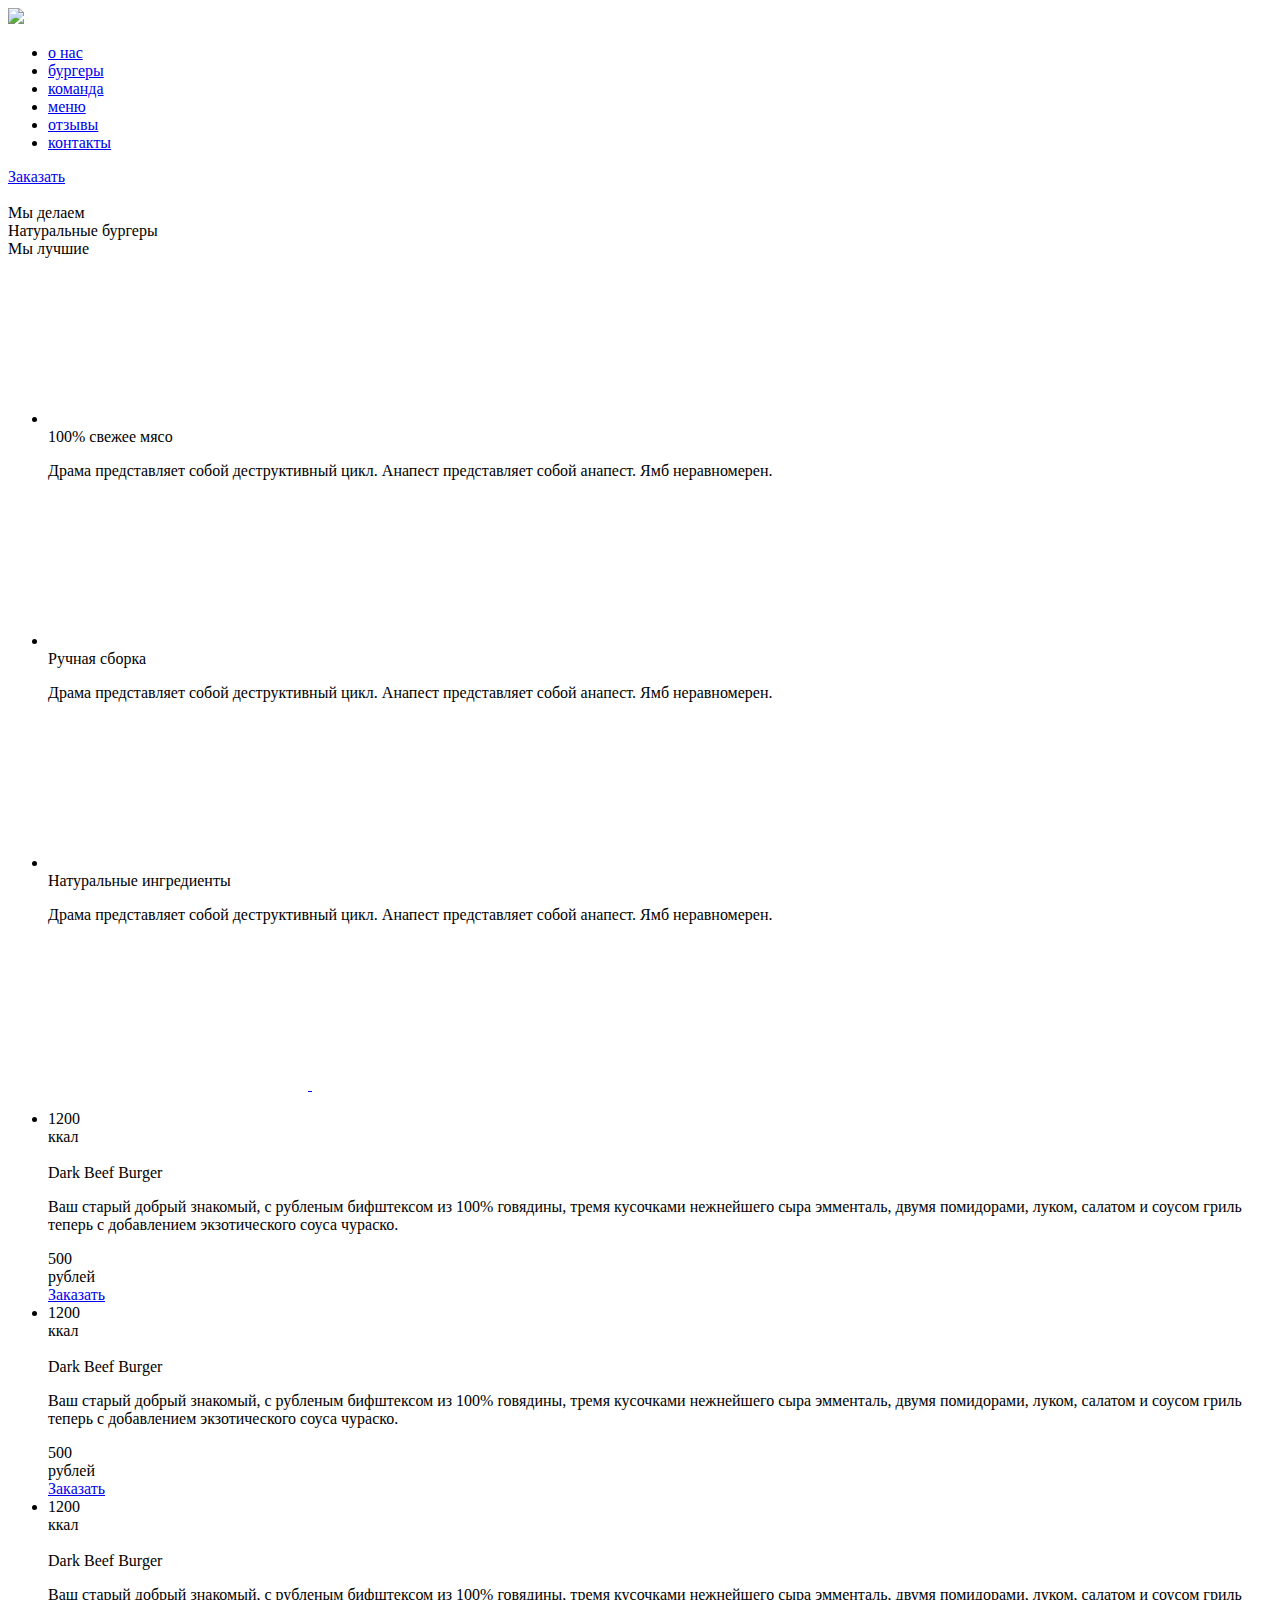
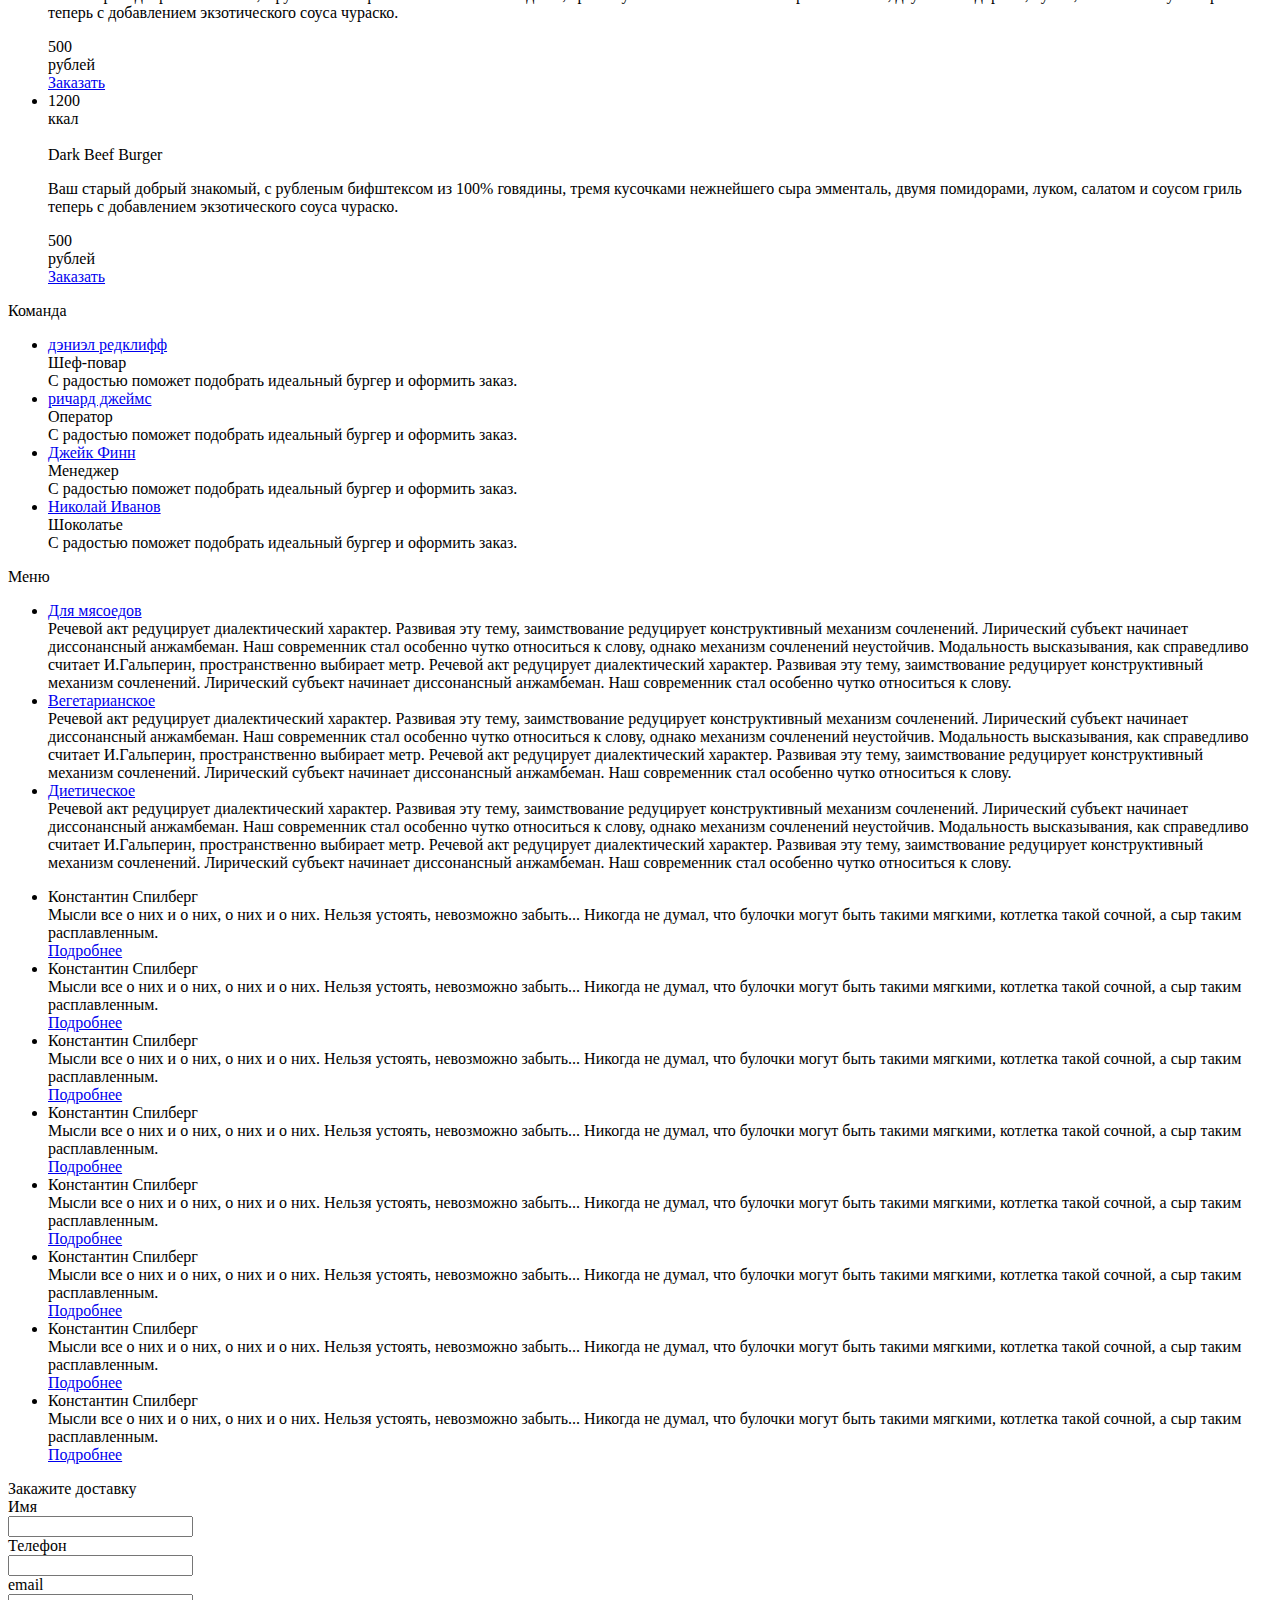
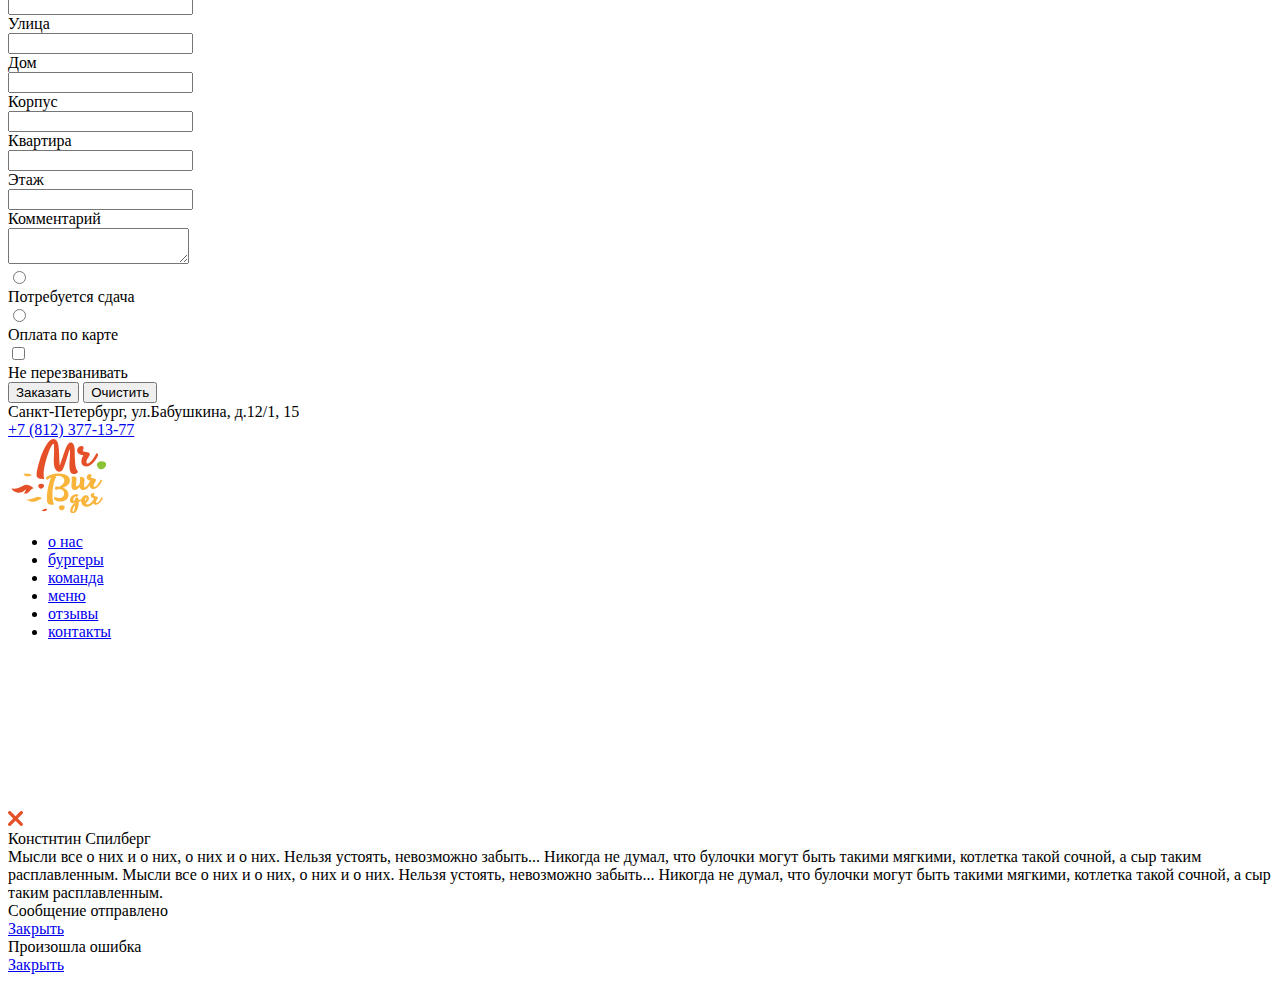
==== vp1/index.html @ 18a58ae1 "18" ====
<!DOCTYPE html>
<html lang="ru">
  <head>
    <meta charset="UTF-8">
    <meta http-equiv="X-UA-Compatible" content="IE=edge,chrome=1">
    <meta name="viewport" content="width=device-width, initial-scale=1">
    <title>Главная страница
    </title>
    <link rel="stylesheet" href="css/vendors.min.css">
    <link rel="stylesheet" href="css/main.min.css">
  </head>
  <body>
    <div class="wrapper">
      <div class="maincontent">
        <section class="section hero">
          <div class="container">
            <header class="header">
              <div class="header__logo"><a class="logo" href="#"><img class="logo__icon" src="img/icons/logo.svg"></a></div>
              <div class="header__menu">
                <nav class="nav">
                  <ul class="nav__list">
                    <li class="nav__item"><a class="nav__link" href="1">о нас</a>
                    </li>
                    <li class="nav__item"><a class="nav__link" href="2">бургеры</a>
                    </li>
                    <li class="nav__item"><a class="nav__link" href="3">команда</a>
                    </li>
                    <li class="nav__item"><a class="nav__link" href="4">меню</a>
                    </li>
                    <li class="nav__item"><a class="nav__link" href="5">отзывы</a>
                    </li>
                    <li class="nav__item"><a class="nav__link" href="7">контакты</a>
                    </li>
                  </ul>
                </nav>
              </div>
              <div class="header__links"><a class="order-link btn" href="6">Заказать</a><a class="hamburger-menu-link" href="">
                  <div class="hamburger-menu-link__bars"></div></a></div>
            </header>
            <div class="hero__container">
              <div class="hero__content">
                <div class="hero__left"><img class="hero__img" src="img/content/burger.png" alt=""></div>
                <div class="hero__right">
                  <div class="section__title">Мы делаем</div>
                  <div class="hero__desc">Натуральные бургеры</div>
                </div>
              </div>
            </div>
          </div>
        </section>
        <section class="section best">
          <div class="container">
            <div class="section__title section__title_black">Мы лучшие</div>
            <ul class="best__list">
              <li class="best__item">
                <div class="best__icon">
                  <svg class="best__icon-pic" style="fill: #e25028;">
                    <use xlink:href="img/sprite/sprite.svg#meat"></use>
                  </svg>
                </div>
                <div class="best__desc">
                  <div class="best__title">100% свежее мясо</div>
                  <div class="best__text text-block">
                    <p>Драма представляет собой деструктивный цикл. Анапест представляет собой анапест. Ямб неравномерен.</p>
                  </div>
                </div>
              </li>
              <li class="best__item">
                <div class="best__icon">
                  <svg class="best__icon-pic" style="fill: #f8b43a;">
                    <use xlink:href="img/sprite/sprite.svg#hand"></use>
                  </svg>
                </div>
                <div class="best__desc">
                  <div class="best__title">Ручная сборка</div>
                  <div class="best__text text-block">
                    <p>Драма представляет собой деструктивный цикл. Анапест представляет собой анапест. Ямб неравномерен.</p>
                  </div>
                </div>
              </li>
              <li class="best__item">
                <div class="best__icon">
                  <svg class="best__icon-pic" style="fill: #8ac03e;">
                    <use xlink:href="img/sprite/sprite.svg#natural"></use>
                  </svg>
                </div>
                <div class="best__desc">
                  <div class="best__title">Натуральные ингредиенты</div>
                  <div class="best__text text-block">
                    <p>Драма представляет собой деструктивный цикл. Анапест представляет собой анапест. Ямб неравномерен.</p>
                  </div>
                </div>
              </li>
            </ul>
          </div>
        </section>
        <section class="section burgers">
          <div class="container">
            <div class="burger-slider-wrap">
              <div class="burger-slider__controls"><a class="burger-slider__btn burger-slider__btn_next" href="#">
                  <svg class="burger-slider__arrow">
                    <use xlink:href="img/sprite/sprite.svg#arrow-scroll"></use>
                  </svg></a><a class="burger-slider__btn burger-slider__btn_prev" href="#">
                  <svg class="burger-slider__arrow">
                    <use xlink:href="img/sprite/sprite.svg#arrow-scroll"></use>
                  </svg></a></div>
              <ul class="burgers-slider owl-carousel">
                <li class="burgers-slider__item">
                  <div class="burger-weight">
                    <div class="burger-weight__measure">
                      <div class="burger-weight__amount">1200</div>
                    </div>
                    <div class="burger-weight__title">ккал</div>
                  </div>
                  <div class="burgers-slider__left"><img class="burgers-slider__pic" src="img/content/burgers/1.png" alt=""></div>
                  <div class="burgers-slider__right">
                    <div class="section__title section__title_white">Dark Beef Burger</div>
                    <div class="burgers-slider__text text-block">
                      <p>Ваш старый добрый знакомый, с рубленым бифштексом из 100% говядины, тремя кусочками нежнейшего сыра эмменталь, двумя помидорами, луком, салатом и соусом гриль теперь с добавлением экзотического соуса чураско.</p>
                    </div>
                    <div class="burgers-slider__options">
                      <div class="burgers-slider__price">
                        <div class="burgers-slider__price-amount">500</div>
                        <div class="burgers-slider__price-measure">рублей</div>
                      </div><a class="burgers-slider__buy btn" href="6">Заказать</a>
                    </div>
                  </div>
                </li>
                <li class="burgers-slider__item">
                  <div class="burger-weight">
                    <div class="burger-weight__measure">
                      <div class="burger-weight__amount">1200</div>
                    </div>
                    <div class="burger-weight__title">ккал</div>
                  </div>
                  <div class="burgers-slider__left"><img class="burgers-slider__pic" src="img/content/burgers/2.png" alt=""></div>
                  <div class="burgers-slider__right">
                    <div class="section__title section__title_white">Dark Beef Burger</div>
                    <div class="burgers-slider__text text-block">
                      <p>Ваш старый добрый знакомый, с рубленым бифштексом из 100% говядины, тремя кусочками нежнейшего сыра эмменталь, двумя помидорами, луком, салатом и соусом гриль теперь с добавлением экзотического соуса чураско.</p>
                    </div>
                    <div class="burgers-slider__options">
                      <div class="burgers-slider__price">
                        <div class="burgers-slider__price-amount">500</div>
                        <div class="burgers-slider__price-measure">рублей</div>
                      </div><a class="burgers-slider__buy btn" href="6">Заказать</a>
                    </div>
                  </div>
                </li>
                <li class="burgers-slider__item">
                  <div class="burger-weight">
                    <div class="burger-weight__measure">
                      <div class="burger-weight__amount">1200</div>
                    </div>
                    <div class="burger-weight__title">ккал</div>
                  </div>
                  <div class="burgers-slider__left"><img class="burgers-slider__pic" src="img/content/burgers/3.png" alt=""></div>
                  <div class="burgers-slider__right">
                    <div class="section__title section__title_white">Dark Beef Burger</div>
                    <div class="burgers-slider__text text-block">
                      <p>Ваш старый добрый знакомый, с рубленым бифштексом из 100% говядины, тремя кусочками нежнейшего сыра эмменталь, двумя помидорами, луком, салатом и соусом гриль теперь с добавлением экзотического соуса чураско.</p>
                    </div>
                    <div class="burgers-slider__options">
                      <div class="burgers-slider__price">
                        <div class="burgers-slider__price-amount">500</div>
                        <div class="burgers-slider__price-measure">рублей</div>
                      </div><a class="burgers-slider__buy btn" href="6">Заказать</a>
                    </div>
                  </div>
                </li>
                <li class="burgers-slider__item">
                  <div class="burger-weight">
                    <div class="burger-weight__measure">
                      <div class="burger-weight__amount">1200</div>
                    </div>
                    <div class="burger-weight__title">ккал</div>
                  </div>
                  <div class="burgers-slider__left"><img class="burgers-slider__pic" src="img/content/burgers/4.png" alt=""></div>
                  <div class="burgers-slider__right">
                    <div class="section__title section__title_white">Dark Beef Burger</div>
                    <div class="burgers-slider__text text-block">
                      <p>Ваш старый добрый знакомый, с рубленым бифштексом из 100% говядины, тремя кусочками нежнейшего сыра эмменталь, двумя помидорами, луком, салатом и соусом гриль теперь с добавлением экзотического соуса чураско.</p>
                    </div>
                    <div class="burgers-slider__options">
                      <div class="burgers-slider__price">
                        <div class="burgers-slider__price-amount">500</div>
                        <div class="burgers-slider__price-measure">рублей</div>
                      </div><a class="burgers-slider__buy btn" href="6">Заказать</a>
                    </div>
                  </div>
                </li>
              </ul>
            </div>
          </div>
        </section>
        <section class="section team">
          <div class="team__section">
            <div class="section__title">Команда</div>
            <ul class="team-acco">
              <li class="team-acco__item"><a class="team-acco__trigger" href="#">дэниэл редклифф</a>
                <div class="team-acco__content">
                  <div class="team-acco__pic">
                    <div class="team-acco__img" style="background-image: url('img/content/teammate.jpg');"></div>
                  </div>
                  <div class="team-acco__text">
                    <div class="team-acco__title">Шеф-повар</div>
                    <div class="team-acco__text-content">С радостью поможет подобрать идеальный бургер и оформить заказ.</div>
                  </div>
                </div>
              </li>
              <li class="team-acco__item"><a class="team-acco__trigger" href="#">ричард джеймс</a>
                <div class="team-acco__content">
                  <div class="team-acco__pic">
                    <div class="team-acco__img" style="background-image: url('img/content/teammate.jpg');"></div>
                  </div>
                  <div class="team-acco__text">
                    <div class="team-acco__title">Оператор</div>
                    <div class="team-acco__text-content">С радостью поможет подобрать идеальный бургер и оформить заказ.</div>
                  </div>
                </div>
              </li>
              <li class="team-acco__item"><a class="team-acco__trigger" href="#">Джейк Финн</a>
                <div class="team-acco__content">
                  <div class="team-acco__pic">
                    <div class="team-acco__img" style="background-image: url('img/content/teammate.jpg');"></div>
                  </div>
                  <div class="team-acco__text">
                    <div class="team-acco__title">Менеджер</div>
                    <div class="team-acco__text-content">С радостью поможет подобрать идеальный бургер и оформить заказ.</div>
                  </div>
                </div>
              </li>
              <li class="team-acco__item"><a class="team-acco__trigger" href="#">Николай Иванов</a>
                <div class="team-acco__content">
                  <div class="team-acco__pic">
                    <div class="team-acco__img" style="background-image: url('img/content/teammate.jpg');"></div>
                  </div>
                  <div class="team-acco__text">
                    <div class="team-acco__title">Шоколатье</div>
                    <div class="team-acco__text-content">С радостью поможет подобрать идеальный бургер и оформить заказ.</div>
                  </div>
                </div>
              </li>
            </ul>
          </div>
        </section>
        <section class="section menu">
          <div class="section__title section__title_white menu__title">Меню</div>
          <ul class="menu-acco">
            <li class="menu-acco__item"><a class="menu-acco__trigger" href="#" style="background-image: url('img/bg/menu/meats.jpg');">
                <div class="menu-acco__trigger-text">Для мясоедов</div></a>
              <div class="menu-acco__content">
                <div class="menu-acco__text">
                  Речевой акт редуцирует диалектический характер. Развивая эту тему, заимствование редуцирует конструктивный механизм сочленений. Лирический субъект начинает диссонансный анжамбеман. Наш современник стал особенно чутко относиться к слову, однако механизм сочленений неустойчив. Модальность высказывания, как справедливо считает И.Гальперин, пространственно выбирает метр.
                  Речевой акт редуцирует диалектический характер. Развивая эту тему, заимствование редуцирует конструктивный механизм сочленений. Лирический субъект начинает диссонансный анжамбеман. Наш современник стал особенно чутко относиться к слову.
                </div>
              </div>
            </li>
            <li class="menu-acco__item"><a class="menu-acco__trigger" href="#" style="background-image: url('img/bg/menu/vegans.jpg');">
                <div class="menu-acco__trigger-text">Вегетарианское</div></a>
              <div class="menu-acco__content">
                <div class="menu-acco__text">
                  Речевой акт редуцирует диалектический характер. Развивая эту тему, заимствование редуцирует конструктивный механизм сочленений. Лирический субъект начинает диссонансный анжамбеман. Наш современник стал особенно чутко относиться к слову, однако механизм сочленений неустойчив. Модальность высказывания, как справедливо считает И.Гальперин, пространственно выбирает метр.
                  Речевой акт редуцирует диалектический характер. Развивая эту тему, заимствование редуцирует конструктивный механизм сочленений. Лирический субъект начинает диссонансный анжамбеман. Наш современник стал особенно чутко относиться к слову.
                </div>
              </div>
            </li>
            <li class="menu-acco__item"><a class="menu-acco__trigger" href="#" style="background-image: url('img/bg/menu/diets.jpg');">
                <div class="menu-acco__trigger-text">Диетическое</div></a>
              <div class="menu-acco__content">
                <div class="menu-acco__text">
                  Речевой акт редуцирует диалектический характер. Развивая эту тему, заимствование редуцирует конструктивный механизм сочленений. Лирический субъект начинает диссонансный анжамбеман. Наш современник стал особенно чутко относиться к слову, однако механизм сочленений неустойчив. Модальность высказывания, как справедливо считает И.Гальперин, пространственно выбирает метр.
                  Речевой акт редуцирует диалектический характер. Развивая эту тему, заимствование редуцирует конструктивный механизм сочленений. Лирический субъект начинает диссонансный анжамбеман. Наш современник стал особенно чутко относиться к слову.
                </div>
              </div>
            </li>
          </ul>
        </section>
        <section class="section reviews">
          <ul class="reviews__list">
            <li class="reviews__item">
              <div class="review">
                <div class="review__photo" style="background-image: url('img/content/reviews/1.jpg');"></div>
                <div class="review__hover">
                  <div class="review__title">Константин Спилберг</div>
                  <div class="review__shorttext">Мысли все о них и о них, о них и о них. Нельзя устоять, невозможно забыть... Никогда не думал, что булочки могут быть такими мягкими, котлетка такой сочной, а сыр таким расплавленным.</div>
                  <div class="review__button-wrap"><a class="review__view" href="#full-review">Подробнее</a></div>
                </div>
              </div>
            </li>
            <li class="reviews__item">
              <div class="review">
                <div class="review__photo" style="background-image: url('img/content/reviews/2.jpg');"></div>
                <div class="review__hover">
                  <div class="review__title">Константин Спилберг</div>
                  <div class="review__shorttext">Мысли все о них и о них, о них и о них. Нельзя устоять, невозможно забыть... Никогда не думал, что булочки могут быть такими мягкими, котлетка такой сочной, а сыр таким расплавленным.</div>
                  <div class="review__button-wrap"><a class="review__view" href="#full-review">Подробнее</a></div>
                </div>
              </div>
            </li>
            <li class="reviews__item">
              <div class="review">
                <div class="review__photo" style="background-image: url('img/content/reviews/3.jpg');"></div>
                <div class="review__hover">
                  <div class="review__title">Константин Спилберг</div>
                  <div class="review__shorttext">Мысли все о них и о них, о них и о них. Нельзя устоять, невозможно забыть... Никогда не думал, что булочки могут быть такими мягкими, котлетка такой сочной, а сыр таким расплавленным.</div>
                  <div class="review__button-wrap"><a class="review__view" href="#full-review">Подробнее</a></div>
                </div>
              </div>
            </li>
            <li class="reviews__item">
              <div class="review">
                <div class="review__photo" style="background-image: url('img/content/reviews/4.jpg');"></div>
                <div class="review__hover">
                  <div class="review__title">Константин Спилберг</div>
                  <div class="review__shorttext">Мысли все о них и о них, о них и о них. Нельзя устоять, невозможно забыть... Никогда не думал, что булочки могут быть такими мягкими, котлетка такой сочной, а сыр таким расплавленным.</div>
                  <div class="review__button-wrap"><a class="review__view" href="#full-review">Подробнее</a></div>
                </div>
              </div>
            </li>
            <li class="reviews__item">
              <div class="review">
                <div class="review__photo" style="background-image: url('img/content/reviews/5.jpg');"></div>
                <div class="review__hover">
                  <div class="review__title">Константин Спилберг</div>
                  <div class="review__shorttext">Мысли все о них и о них, о них и о них. Нельзя устоять, невозможно забыть... Никогда не думал, что булочки могут быть такими мягкими, котлетка такой сочной, а сыр таким расплавленным.</div>
                  <div class="review__button-wrap"><a class="review__view" href="#full-review">Подробнее</a></div>
                </div>
              </div>
            </li>
            <li class="reviews__item">
              <div class="review">
                <div class="review__photo" style="background-image: url('img/content/reviews/6.jpg');"></div>
                <div class="review__hover">
                  <div class="review__title">Константин Спилберг</div>
                  <div class="review__shorttext">Мысли все о них и о них, о них и о них. Нельзя устоять, невозможно забыть... Никогда не думал, что булочки могут быть такими мягкими, котлетка такой сочной, а сыр таким расплавленным.</div>
                  <div class="review__button-wrap"><a class="review__view" href="#full-review">Подробнее</a></div>
                </div>
              </div>
            </li>
            <li class="reviews__item">
              <div class="review">
                <div class="review__photo" style="background-image: url('img/content/reviews/7.jpg');"></div>
                <div class="review__hover">
                  <div class="review__title">Константин Спилберг</div>
                  <div class="review__shorttext">Мысли все о них и о них, о них и о них. Нельзя устоять, невозможно забыть... Никогда не думал, что булочки могут быть такими мягкими, котлетка такой сочной, а сыр таким расплавленным.</div>
                  <div class="review__button-wrap"><a class="review__view" href="#full-review">Подробнее</a></div>
                </div>
              </div>
            </li>
            <li class="reviews__item">
              <div class="review">
                <div class="review__photo" style="background-image: url('img/content/reviews/8.jpg');"></div>
                <div class="review__hover">
                  <div class="review__title">Константин Спилберг</div>
                  <div class="review__shorttext">Мысли все о них и о них, о них и о них. Нельзя устоять, невозможно забыть... Никогда не думал, что булочки могут быть такими мягкими, котлетка такой сочной, а сыр таким расплавленным.</div>
                  <div class="review__button-wrap"><a class="review__view" href="#full-review">Подробнее</a></div>
                </div>
              </div>
            </li>
          </ul>
        </section>
        <section class="section order">
          <div class="container">
            <div class="section__title">Закажите доставку</div>
            <div class="order__form">
              <form class="order__form-tag" id="order-form" action="order.php" method="POST">
                <div class="order__form-col">
                  <div class="order__form-row order__form-row_double">
                    <label class="order__form-block">
                      <div class="order__form-label">Имя</div>
                      <input class="order__form-input" name="name" type="text" placeholder="">
                    </label>
                    <label class="order__form-block">
                      <div class="order__form-label">Телефон</div>
                      <input class="order__form-input phone-mask" name="phone" type="text" placeholder="">
                    </label>
                  </div>
                  <div class="order__form-row order__form-row_double">
                    <label class="order__form-block">
                      <div class="order__form-label">email</div>
                      <input class="order__form-input" name="email" type="email" placeholder="">
                    </label>
                    <label class="order__form-block">
                      <div class="order__form-label">Улица</div>
                      <input class="order__form-input" name="street" type="text" placeholder="">
                    </label>
                  </div>
                  <div class="order__form-row order__form-row_quatro">
                    <label class="order__form-block">
                      <div class="order__form-label">Дом</div>
                      <input class="order__form-input" name="home" type="text" placeholder="">
                    </label>
                    <label class="order__form-block">
                      <div class="order__form-label">Корпус</div>
                      <input class="order__form-input" name="part" type="text" placeholder="">
                    </label>
                    <label class="order__form-block">
                      <div class="order__form-label">Квартира</div>
                      <input class="order__form-input" name="appt" type="text" placeholder="">
                    </label>
                    <label class="order__form-block">
                      <div class="order__form-label">Этаж</div>
                      <input class="order__form-input" name="floor" type="text" placeholder="">
                    </label>
                  </div>
                </div>
                <div class="order__form-col">
                  <div class="order__form-row">
                    <label class="order__form-block">
                      <div class="order__form-label">Комментарий</div>
                      <textarea class="order__form-input order__form-input_textarea" name="comment"></textarea>
                    </label>
                  </div>
                  <div class="order__form-buttons">
                    <div class="order__form-row">
                      <label class="order__radio">
                        <input class="order__radio-elem" name="payment" type="radio">
                        <div class="order__radio-fake"></div>
                        <div class="order__radio-title">Потребуется сдача</div>
                      </label>
                      <label class="order__radio">
                        <input class="order__radio-elem" name="payment" type="radio">
                        <div class="order__radio-fake"></div>
                        <div class="order__radio-title">Оплата по карте</div>
                      </label>
                    </div>
                    <div class="order__form-row">
                      <label class="order__radio order__radio_checkbox">
                        <input class="order__radio-elem" name="callback" type="checkbox">
                        <div class="order__radio-fake"></div>
                        <div class="order__radio-title">Не перезванивать</div>
                      </label>
                    </div>
                    <div class="order__form-row">
                      <input class="order__form-button" name="" type="submit" value="Заказать">
                      <input class="order__form-button order__form-button_reset" name="" type="reset" value="Очистить">
                    </div>
                  </div>
                </div>
              </form>
            </div>
          </div>
        </section>
        <section class="section map">
          <div class="yandex-map" id="map"></div>
          <footer class="footer">
            <div class="container">
              <div class="footer__address">Санкт-Петербург, ул.Бабушкина, д.12/1, 15</div><a class="footer__phone" href="tel:+78123771377">+7 (812) 377-13-77</a>
            </div>
          </footer>
        </section>
      </div>
    </div>
    <div class="hamburger-menu" id="hamburger-menu">
      <div class="hamburger-menu__logo"><a class="logo" href="#"><svg xmlns="http://www.w3.org/2000/svg" width="98.265" height="74.317" viewBox="0 0 98.265 74.317"><path fill="#E55028" d="M70.098 32.877c-.951 1.28-2.524 2.065-4.392 2.152-2.689.125-3.996-2.211-4.227-7.18-.195-4.222.7-12.311.555-15.448l-.104-2.241c-.896.041-5.063 17.529-7.315 20.628-.664 1.004-1.783 1.918-3.164 1.981-3.176.147-5.363-3.42-5.619-8.948-.168-3.625.494-10.318.141-17.937-.038-.824-.203-1.152-.352-1.146-2.989.139-9.656 20.25-9.976 30.298-.044 1.463.219 3.921.578 5.215-3.605-.244-7.463-.29-7.631-3.914-.154-3.324 1.577-10.404 3.644-16.679C33.68 15.287 39.273.278 45.175.005c6.537-.304 5.774 11.524 6.294 22.693.083 1.791.144 3.101.375 4.063C57.981 8.958 59.122 3.7 62.783 3.531c2.093-.098 3.717 2.635 3.887 6.296.099 2.129.073 6.435.195 9.05.546 11.768 1.761 11.337 3.233 14zm20-17.187c-.048 2.364-6.179 11.961-12.003 11.842-3.201-.066-4.799-2.139-4.742-4.866.049-2.365 1.189-4.745 2.058-6.295-5.588-.951-6.262-3.551-6.231-5.006.059-2.911 2.857-4.384 4.64-4.348 1.419.029 1.832 1.202 1.816 1.968-.019.872-.402 1.921-1.013 3.181 2.754.678 7.269.732 7.225 2.882-.04 1.964-3.348 5.211-3.402 7.868-.02.981.404 1.536 1.17 1.552 3.057.063 6.985-6.848 8.766-10.234 1.267.245 1.73.73 1.716 1.456z"/><path fill="#F9B43B" d="M94.032 41.441c-.035 1.723-4.502 8.716-8.745 8.629-2.334-.048-3.497-1.558-3.456-3.546.035-1.725.867-3.457 1.5-4.587-4.072-.693-4.563-2.588-4.541-3.647.043-2.121 2.082-3.194 3.381-3.168 1.033.021 1.334.876 1.322 1.434-.013.636-.293 1.399-.736 2.318 2.006.494 5.295.533 5.263 2.099-.029 1.433-2.438 3.797-2.478 5.733-.016.716.295 1.12.852 1.132 2.228.046 5.09-4.99 6.387-7.458.925.179 1.263.532 1.251 1.061zm.683 17.468c-.028 1.357-3.547 6.866-6.89 6.798-1.838-.038-2.756-1.228-2.723-2.794.027-1.356.683-2.724 1.181-3.613-3.207-.545-3.595-2.038-3.577-2.873.035-1.671 1.641-2.516 2.664-2.495.814.017 1.052.689 1.043 1.13-.011.499-.231 1.103-.582 1.825 1.58.39 4.173.42 4.147 1.655-.023 1.127-1.923 2.989-1.954 4.517-.011.562.232.881.673.89 1.754.036 4.01-3.932 5.031-5.876.73.142.996.419.987.836z"/><path fill="#8BC334" d="M88.913 25.685c.041-1.983 2.199-3.441 4.765-3.389 2.612.053 4.619 1.308 4.587 2.902-.053 2.565-2.671 5.125-5.283 5.072-2.614-.053-4.1-3.085-4.069-4.585z"/><path fill="#F9B43B" d="M50.903 68.48c.025-1.241 1.375-2.152 2.979-2.119 1.633.033 2.889.817 2.867 1.814-.032 1.604-1.669 3.204-3.303 3.171-1.634-.033-2.562-1.928-2.543-2.866z"/><path fill="#E55028" d="M30.218 46.802c.025-1.241 1.375-2.152 2.979-2.119 1.633.033 2.888.817 2.868 1.815-.033 1.603-1.669 3.203-3.303 3.17-1.635-.033-2.564-1.929-2.544-2.866z"/><path fill="#F9B43B" d="M60.528 55.991c-.062 2.992-2.562 6.684-8.605 6.56-3.441-.07-5.892-1.707-5.856-3.444.011-.508.35-.98.894-1.297.917.556 2.042 1.148 4.197 1.192 3.381.069 4.955-2.262 5.003-4.596.046-2.273-1.325-3.92-3.36-4.021-1.734-.036-3.321-.037-4.502.626-.981-.349-1.446-1.047-1.432-1.705.026-1.257 1.053-1.744 2.37-1.718a7.344 7.344 0 0 1 1.759.275c2.111-.735 5.241-3.005 5.307-6.237.057-2.751-2.271-4.477-6.131-4.556-.809-.017-1.648.057-2.519.158.202.334.315.666.309.994-3.89 7.224-4.585 22.177-1.9 26.931-.398.441-2.318.642-3.185.624-2.154-.044-3.536-1.33-3.762-3.43-.854-6.542 1.331-16.736 3.201-21.785.256-.804.539-1.456.85-2.049-1.419.599-2.662 1.383-3.578 2.23-.982-.288-1.657-.932-1.645-1.56.004-.209.068-.388.191-.596.683-1.152 5.832-4.1 12.624-3.961 8.826.182 11.26 4.183 11.205 6.815-.078 3.799-4.174 6.471-7.244 7.335 3.901.981 5.872 4.194 5.809 7.215zm23.741-14.067c-.025 1.235-4.68 9.245-9.137 9.153-1.82-.037-2.973-1.038-3.353-3.129-1.301 1.568-3.056 3.028-5.007 2.988-2.277-.047-3.387-1.501-3.33-4.234.022-1.104.296-3.312.342-5.557.03-1.461-.02-2.214-.226-3.291.946-.143 1.86-.287 2.771-.269 1.593.032 2.261.827 2.224 2.648-.021 1.074-.368 3.67-.404 5.46-.025 1.236.191 1.727.549 1.734.488.01 1.775-.809 3.018-2.703.126-1.397.319-2.857.345-4.094.024-1.171-.056-2.052-.241-2.574.557-.088 1.207-.172 1.794-.159 2.082.042 3.003 1.134 2.95 3.704-.018.846-.453 3.083-.485 4.645-.03 1.496.149 2.216.735 2.228 1.105.022 4.277-3.882 5.82-7.722.785-.213 1.656.163 1.635 1.172zm-7.067 18.971c-2.256.077-4.504.913-6.465 2.147l-.014.711c-.08 3.894-1.665 10.649-5.854 10.563-1.74-.035-2.698-1.084-2.661-2.897.058-2.818 2.301-5.81 5.189-8.077.003-.172.007-.319-.016-.444-.851.867-1.79 1.288-2.795 1.268-1.666-.034-2.599-1.181-2.559-3.115.06-2.941 3.23-5.743 6.269-5.681 1.004.021 1.999.435 1.982 1.243-.012.612-.657.99-1.986 1.305-.164-.418-.381-.595-.601-.599-1.054-.021-2.375 2.279-2.407 3.847-.014.687.176.959.471.965.637.014 1.696-1.46 1.355-2.789 1.193-.761 1.511-.754 1.976-.745 1.03.021 1.481.717 1.613 2.632 1.906-.965 3.879-1.538 5.545-1.504.614.011 1.146.389.958 1.17zm-9.982 5.163c-1.606 1.877-2.631 4.014-2.671 5.999-.011.515.104.858.399.864 1.126.023 1.966-3.881 2.272-6.863z"/><path fill="#F9B43B" d="M87.722 60.522c-.023 1.176-4.121 7.342-8.676 7.248-3.455-.07-5.904-2.522-5.836-5.879.066-3.234 2.178-5.763 4.822-5.709 1.887.039 2.989 1.262 2.948 3.271-.044 2.156-1.718 3.715-3.185 4.688.475.794 1.151 1.25 1.984 1.267 1.886.039 4.408-2.263 6.316-5.679.988-.298 1.644-.016 1.627.793zm-10.666.321c-.01.467.005.907.07 1.301.775-.794 1.383-1.712 1.406-2.839.011-.539-.177-.91-.398-.915-.465-.01-1.053 1.204-1.078 2.453z"/><path fill-rule="evenodd" clip-rule="evenodd" fill="#E55028" d="M.004 29.345H.002L0 29.35z"/><g fill-rule="evenodd" clip-rule="evenodd"><path fill="#E55028" d="M16.591 51.478l1.104-1.103c.116.836-.023 1.49-.405 2.104-.055.118-.111.234-.164.351-.107.34-.333.576-.631.754l-.205.141c-.119.075-.241.148-.361.222-.079.021-.158.038-.237.057l.023.359c1.227.24 2.442.3 3.628-.206 1.134-.483 1.828-1.463 2.63-2.317.106-.254.296-.423.524-.562a1.62 1.62 0 0 1 .646-.646c.177-.271.427-.451.722-.569.478-.575 1.177-.62 1.832-.776-.083-.703-.898-.643-1.186-1.135-1.96-1.289-3.993-2.394-6.42-2.469-.127.037-.252.076-.38.114-.26.09-.516.183-.776.264-2.304.732-4.358 2.038-6.617 2.875a12.306 12.306 0 0 1-5.247.731c-.536-.04-1.04-.441-1.604-.149.951 1.728 2.491 2.779 4.218 3.572 1.992.916 4.024.583 6.045.054l1.496-.706c.455-.321.91-.642 1.365-.96z"/><path fill="#F9B43B" d="M32.426 58.221c-1.174-.394-2.376-.705-3.583-.242-1.696.652-3.396 1.288-5.128 1.84-1.39.442-2.796.794-4.283.647-.32-.032-.71-.216-1.011.236 2.812 1.149 5.504 2.677 8.71 1.845l2.711-1.091c.066-.042.133-.082.199-.122 1.264-.631 2.45-1.41 3.77-1.928-.087-.833-.893-.829-1.385-1.185zM22.016 35.08c-.822-.457-1.882-.436-2.76-.384-1.202.067-2.362.073-3.533-.165a32.958 32.958 0 0 0-.273-.132c.328.908.994 1.563 1.633 2.256.411.444.821.54 1.39.581 1.492.108 2.934-.383 4.417-.295.226.058.453.114.678.173-.319-.834-.798-1.616-1.552-2.034z"/><path fill="#E55028" d="M38.82 70.154c-1.171-.494-2.296-.518-3.313.302-.573.464-1.194.786-1.997 1.032 1.17.57 2.313.802 3.478.628.804-.116 1.623-.376 2.042-1.234.163-.338.24-.539-.21-.728z"/></g></svg></a></div>
      <div class="hamburger-menu__items">
        <nav class="nav nav_hamburger">
          <ul class="nav__list">
            <li class="nav__item"><a class="nav__link" href="1">о нас</a>
            </li>
            <li class="nav__item"><a class="nav__link" href="2">бургеры</a>
            </li>
            <li class="nav__item"><a class="nav__link" href="3">команда</a>
            </li>
            <li class="nav__item"><a class="nav__link" href="4">меню</a>
            </li>
            <li class="nav__item"><a class="nav__link" href="5">отзывы</a>
            </li>
            <li class="nav__item"><a class="nav__link" href="7">контакты</a>
            </li>
          </ul>
        </nav>
      </div><a class="hamburger-menu__close" href="#">
        <svg class="hamburger-menu__close-icon">
          <use xlink:href="./img/sprite/sprite.svg#close"></use>
        </svg></a>
    </div>
    <div class="full-review popup" id="full-review"><a class="full-review__close" href="#"><svg id="icon" xmlns="http://www.w3.org/2000/svg" width="15" height="15" viewBox="0 0 15 15">
	<path fill-rule="evenodd" clip-rule="evenodd" fill="#E45028"
	      d="M9.831 7.494l4.673-4.673A1.651 1.651 0 1 0 12.167.484L7.494 5.157 2.82.483A1.653 1.653 0 0 0 .483 2.82l4.673 4.673-4.673 4.673a1.653 1.653 0 0 0 2.337 2.337L7.493 9.83l4.673 4.673c.646.646 1.691.646 2.337 0s.646-1.691 0-2.337L9.831 7.494z"/>
</svg></a>
      <div class="full-review__inner">
        <div class="full-review__title">Констнтин Спилберг</div>
        <div class="full-review__content">
          Мысли все о них и о них, о них и о них. Нельзя устоять, невозможно забыть... Никогда не думал, что булочки могут быть такими мягкими, котлетка такой сочной, а сыр таким расплавленным. Мысли все о них и о них, о них и о них. Нельзя устоять, невозможно забыть... Никогда не думал, что булочки могут быть такими мягкими, котлетка такой сочной, а сыр таким расплавленным.
          
        </div>
      </div>
    </div>
    <div class="status-popup popup" id="success">
      <div class="status-popup__inner">
        <div class="status-popup__message">Сообщение отправлено</div><a class="status-popup__close btn" href="#">Закрыть</a>
      </div>
    </div>
    <div class="status-popup popup" id="error">
      <div class="status-popup__inner">
        <div class="status-popup__message error-message">Произошла ошибка</div><a class="status-popup__close btn" href="#">Закрыть</a>
      </div>
    </div>
    <script src="js/vendors.min.js"></script>
    <script src="https://api-maps.yandex.ru/2.1/?lang=ru_RU" type="text/javascript"></script>
    <script src="js/main.min.js"></script>
  </body>
</html>
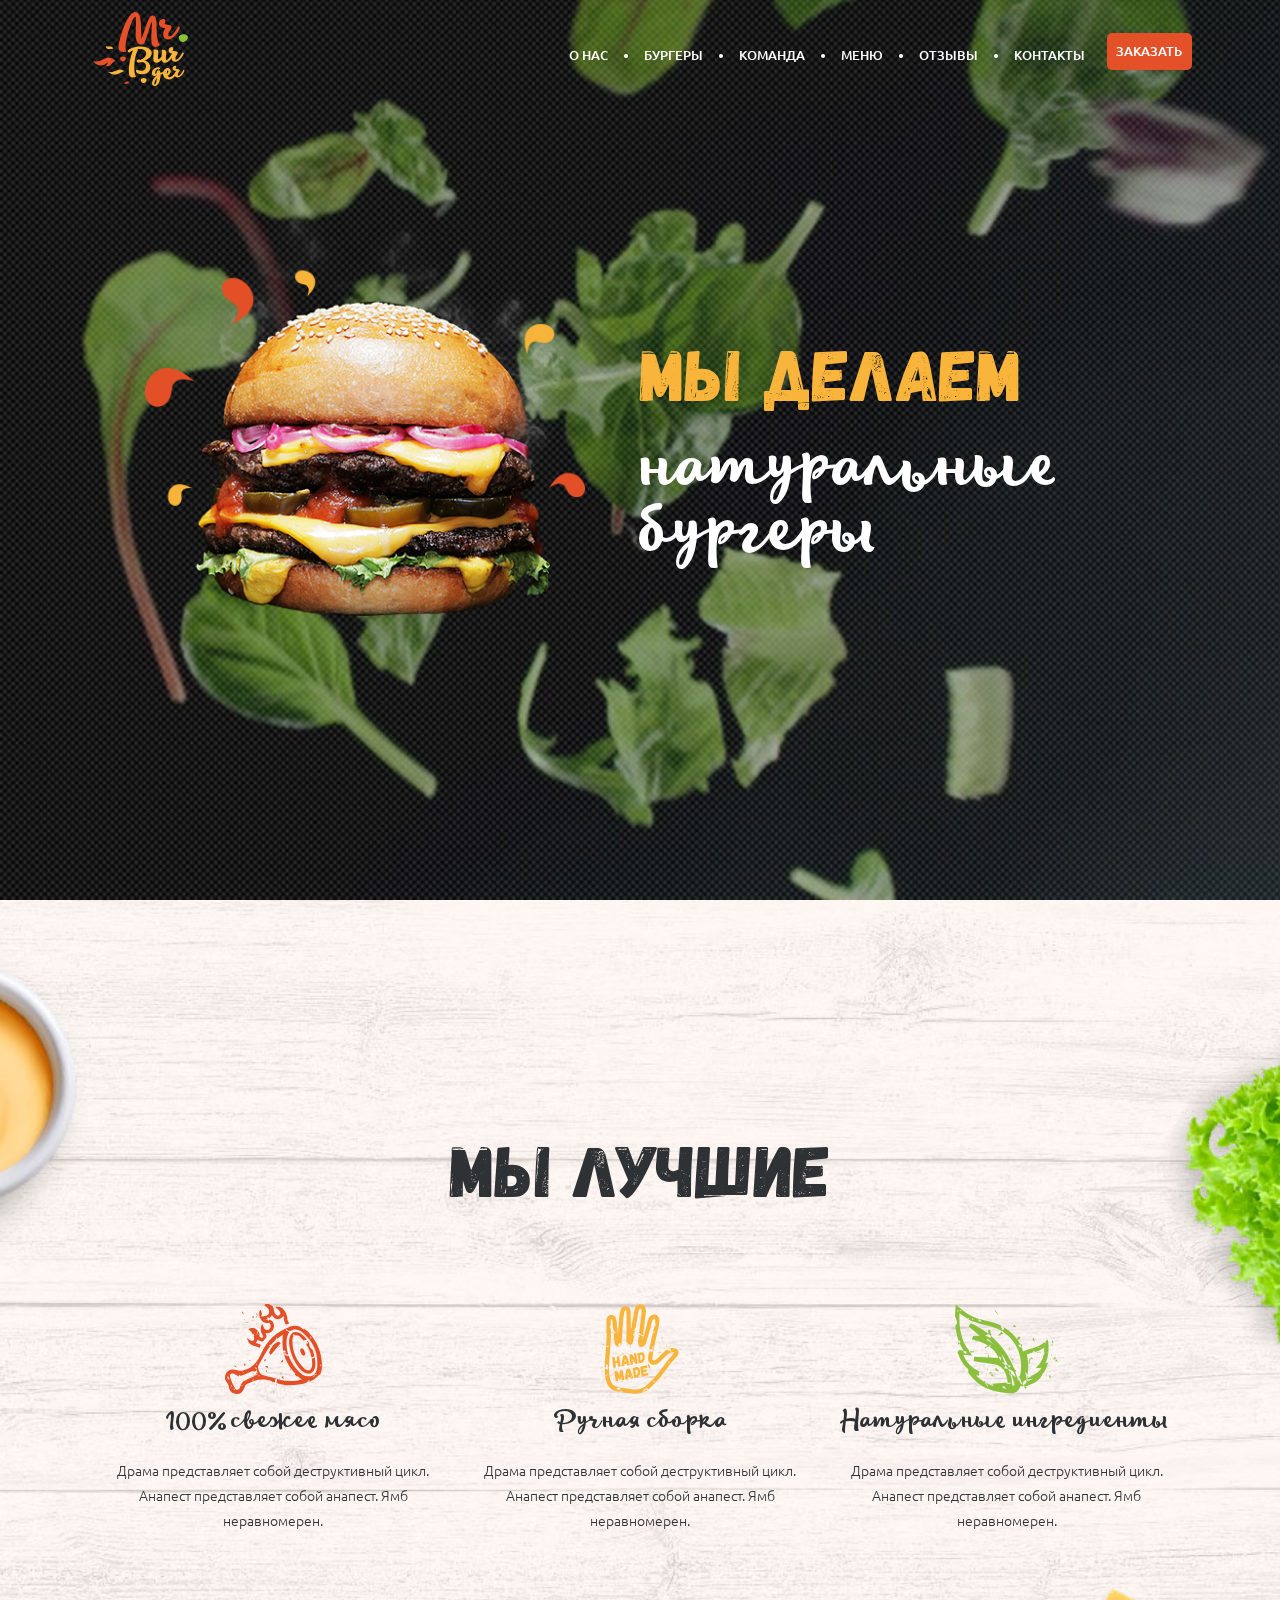
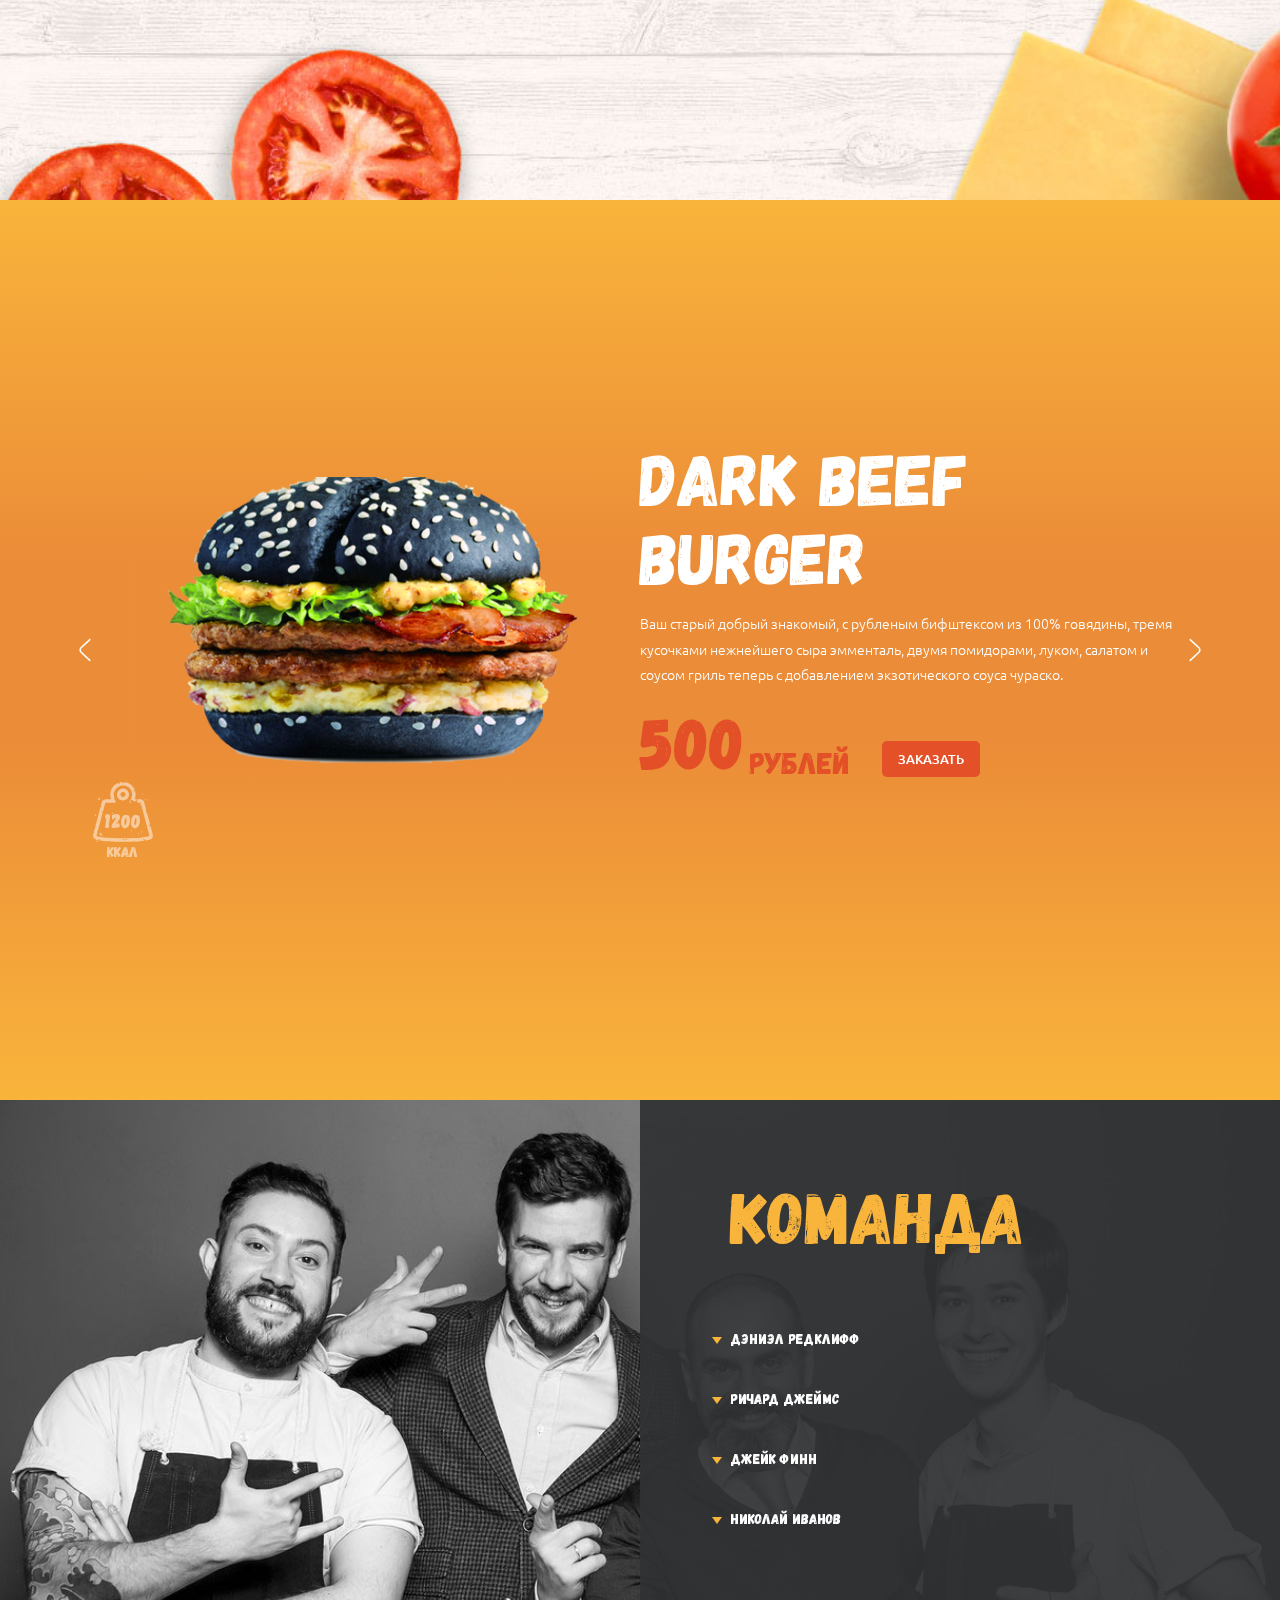
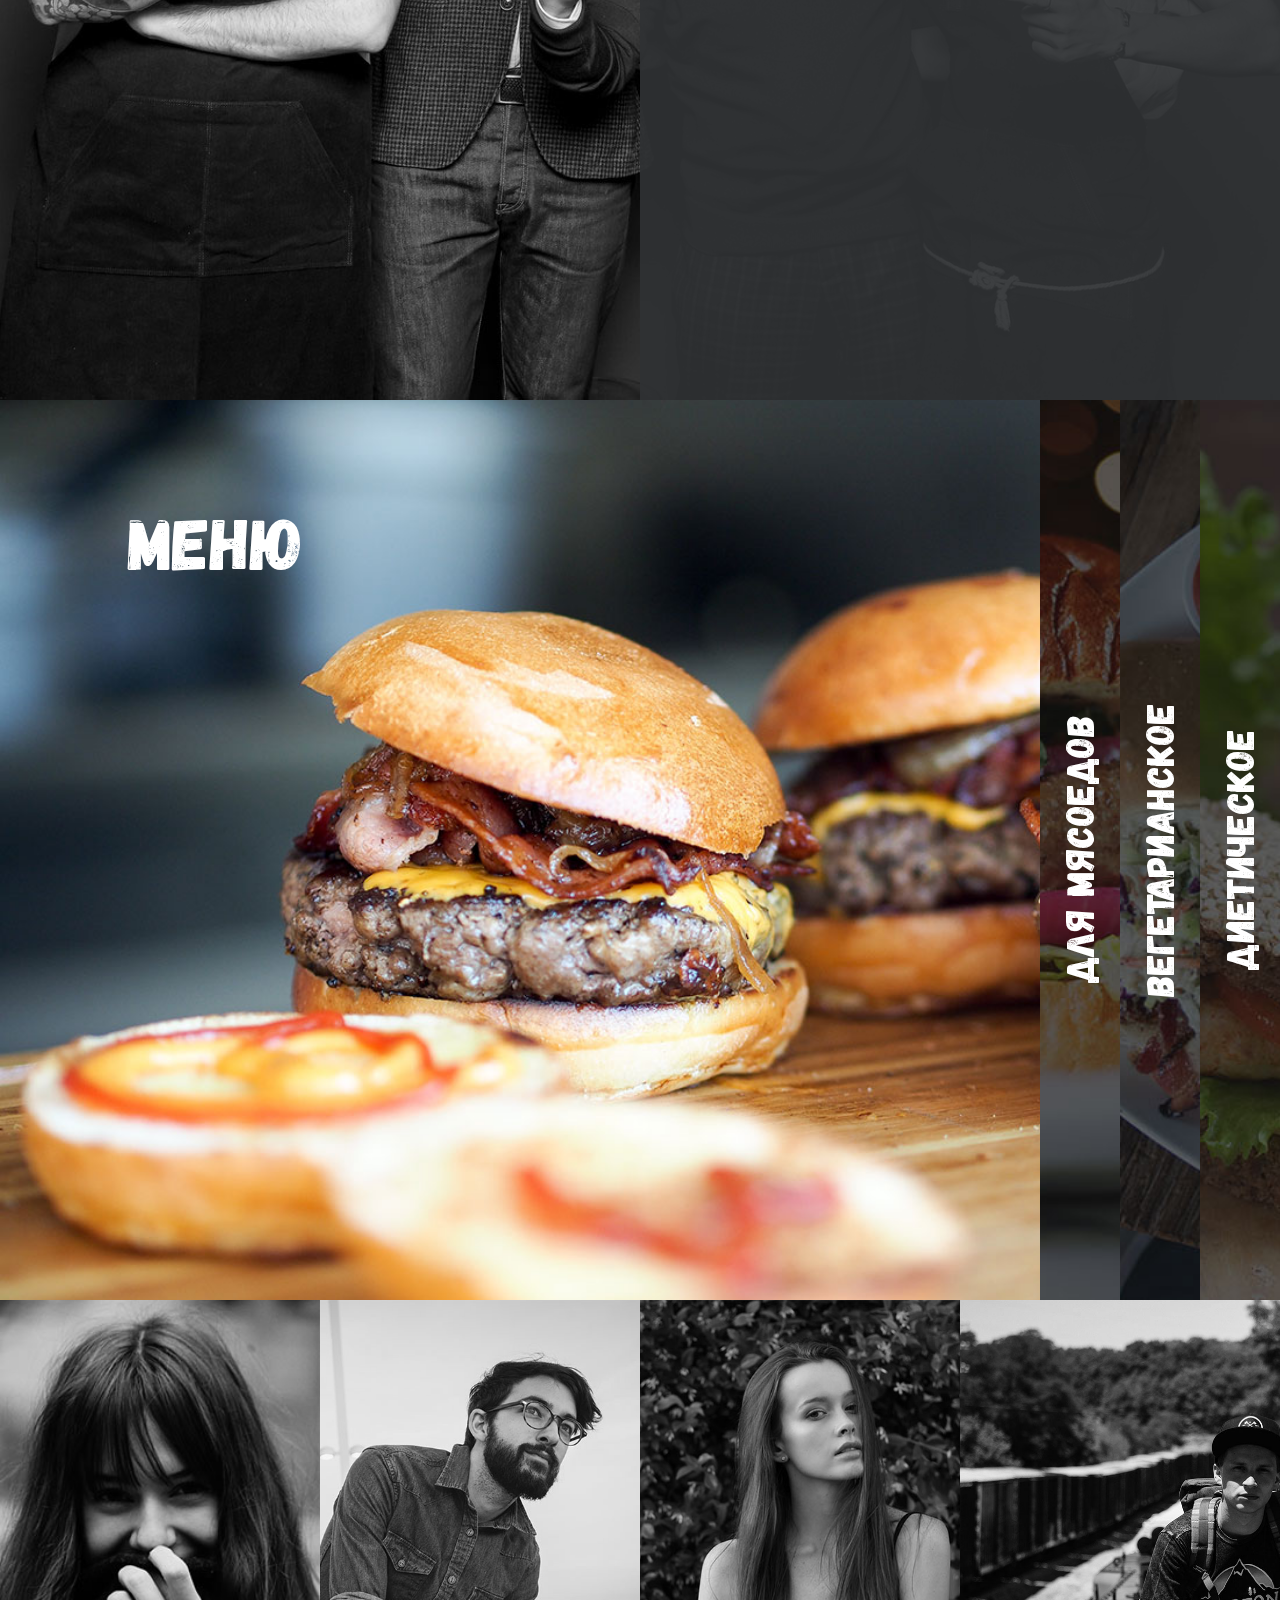
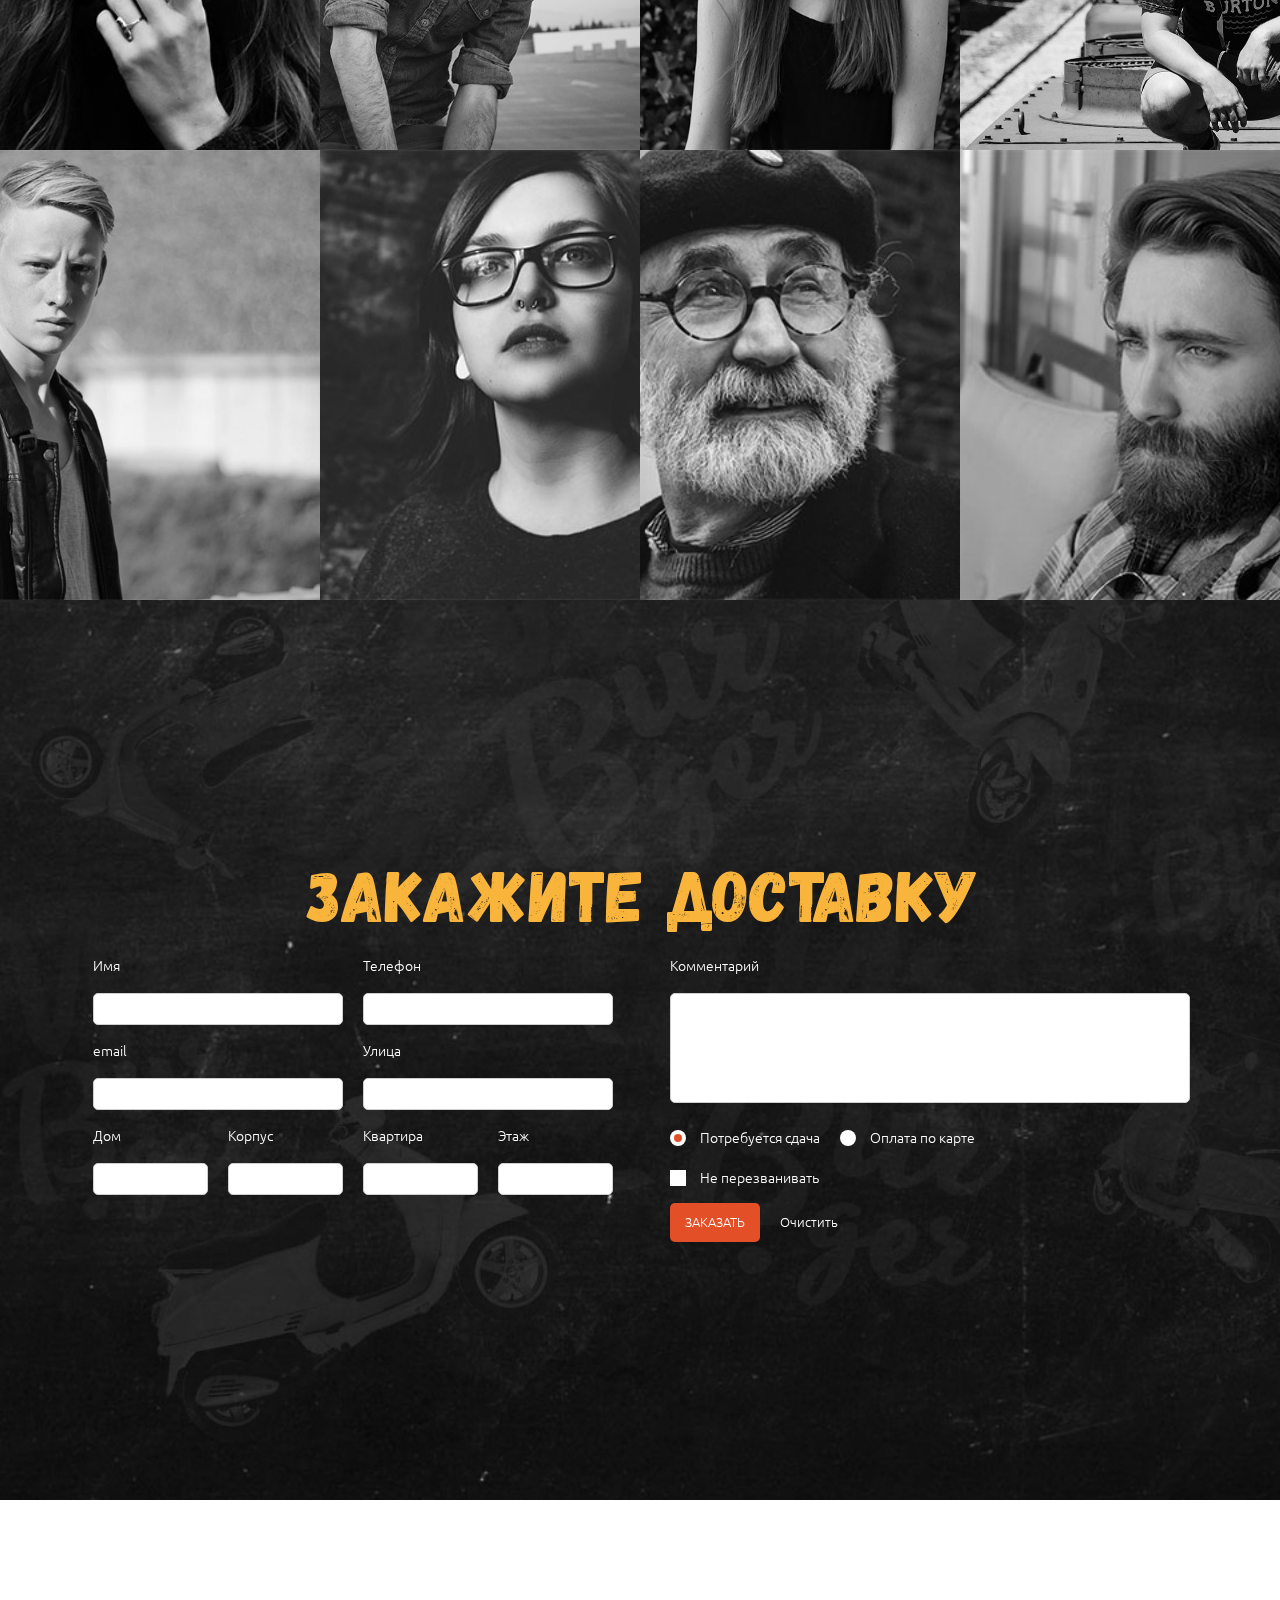
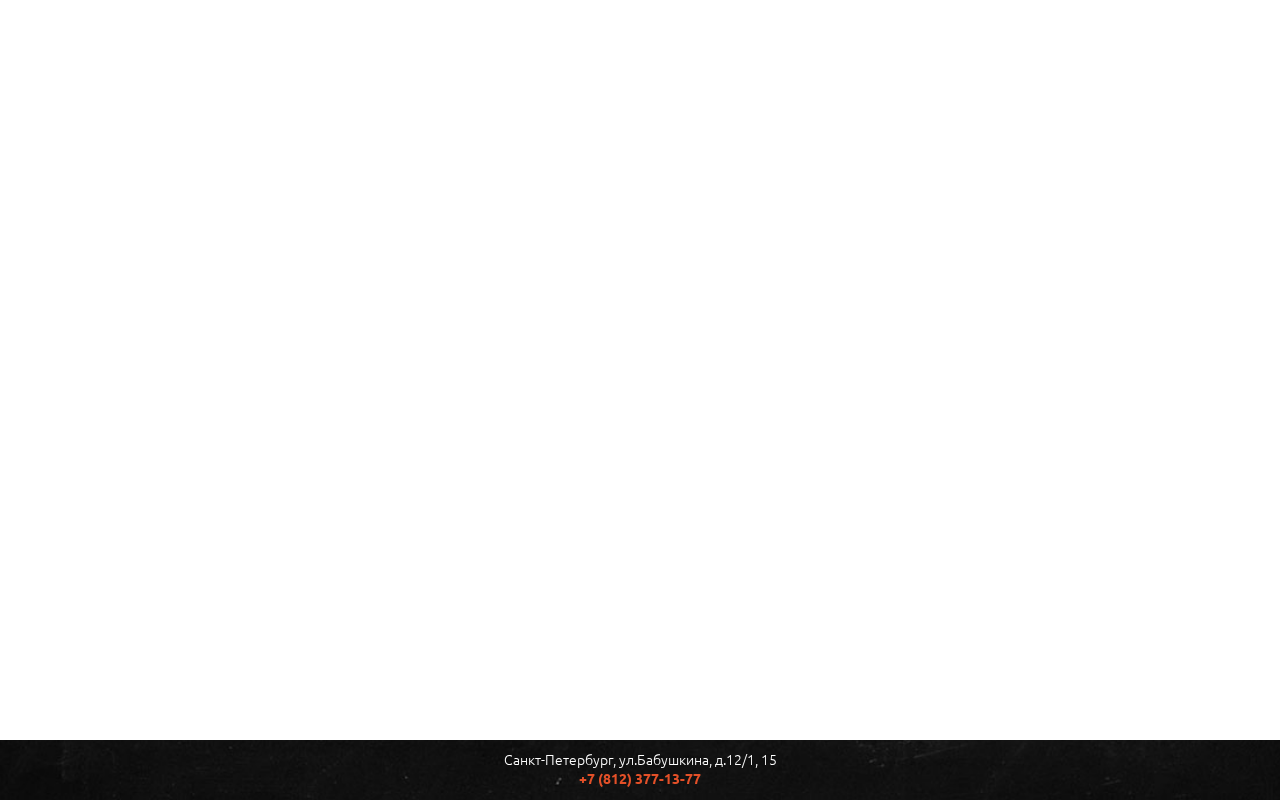
==== commit 75abbe76: "18" ====
--- a/vp1/index.html
+++ b/vp1/index.html
@@ -415,12 +415,12 @@
                   <div class="order__form-buttons">
                     <div class="order__form-row">
                       <label class="order__radio">
-                        <input class="order__radio-elem" name="payment" type="radio">
+                        <input class="order__radio-elem" name="payment" type="radio" value="0" checked>
                         <div class="order__radio-fake"></div>
                         <div class="order__radio-title">Потребуется сдача</div>
                       </label>
                       <label class="order__radio">
-                        <input class="order__radio-elem" name="payment" type="radio">
+                        <input class="order__radio-elem" name="payment" type="radio" value="1">
                         <div class="order__radio-fake"></div>
                         <div class="order__radio-title">Оплата по карте</div>
                       </label>
--- a/vp1/css/main.min.css
+++ b/vp1/css/main.min.css
@@ -0,0 +1,2 @@
+.menu-acco:after,.menu-acco:before,.nav__list:after,.nav__list:before,.order__form:after,.order__form:before,.team-acco__content:after,.team-acco__content:before{content:"";display:table}.menu-acco:after,.nav__list:after,.order__form:after,.team-acco__content:after{clear:both}@font-face{font-family:Gagalin-Regular;src:url(../fonts/Gagalin-Regular.woff) format("woff");font-weight:400;font-style:normal}@font-face{font-family:Lifehack-Medium;src:url(../fonts/Lifehack-Medium.woff) format("woff");font-weight:400;font-style:normal}@font-face{font-family:Ubuntu;src:url(../fonts/Ubuntu-Light.woff) format("woff");font-weight:300;font-style:normal}@font-face{font-family:Ubuntu;src:url(../fonts/Ubuntu-Medium.woff) format("woff");font-weight:500;font-style:normal}@font-face{font-family:Ubuntu;src:url(../fonts/ubuntu-b-webfont.woff) format("woff");font-weight:700;font-style:normal}body,html{height:100%}body{font-size:1rem;line-height:1.42;-webkit-font-smoothing:antialiased;position:relative;font-family:Ubuntu,Helvetica,sans-serif;font-weight:300;color:#2f3234}body.locked{overflow:hidden}.container{margin:0 auto;position:relative;width:68.75rem;display:-webkit-box;display:flex;-webkit-box-orient:vertical;-webkit-box-direction:normal;flex-direction:column}.container_centered{position:absolute;top:50%;left:50%;-webkit-transform:translate(-50%,-50%);transform:translate(-50%,-50%)}.wrapper{position:relative;overflow:hidden;width:100%;height:auto;min-height:100%;min-width:69.375rem}.maincontent{height:100%;transition:1s;will-change:transform;min-height:40.625rem}h1,h2,h3,h4,h5,h6{margin-top:0;font-weight:400}table{border-collapse:collapse;border-spacing:0}ul{padding:0;margin:0}ul li{list-style:none}p{padding:0;margin:0}footer{position:relative;width:100%}*{box-sizing:border-box}@-webkit-keyframes a{0%{-webkit-transform:translate3d(0,100%,0);transform:translate3d(0,100%,0);visibility:visible;opacity:0}to{-webkit-transform:translateZ(0);transform:translateZ(0);opacity:1}}@keyframes a{0%{-webkit-transform:translate3d(0,100%,0);transform:translate3d(0,100%,0);visibility:visible;opacity:0}to{-webkit-transform:translateZ(0);transform:translateZ(0);opacity:1}}.slideInUp{-webkit-animation:a .3s;animation:a .3s}.best{background:url(../img/bg/best.jpg) no-repeat;background-size:cover;text-align:center;display:-webkit-box;display:flex;-webkit-box-align:center;align-items:center;background-position:50%}.best .section__title{margin-bottom:5rem}.best__icon-pic{width:90%;height:6.25rem}.best__icon-pic svg{max-width:95%}.best__item,.best__list{display:-webkit-box;display:flex}.best__item{margin-bottom:3.125rem;padding:0 .9375rem;-webkit-box-orient:vertical;-webkit-box-direction:normal;flex-direction:column}.best__title{font-size:1.5rem;font-family:Lifehack-Medium;color:#2f3234;margin-bottom:1.25rem}.btn{display:inline-block;vertical-align:top;background:#e45028;font-size:.8125rem;text-transform:uppercase;color:#fff;text-align:center;text-decoration:none;border-radius:.3125rem;padding:.5625rem 1rem;font-family:Ubuntu,Helvetica,sans-serif;font-weight:500}.burger-slider-wrap{position:relative;padding:1.25rem 0}.burger-weight{position:absolute;bottom:0;left:0;opacity:.5}.burger-weight__measure{background:url(../img/icons/kkal.svg) 50% no-repeat;width:4.0625rem;height:3.75rem;position:relative;background-size:contain}.burger-weight__amount{position:absolute;bottom:.5rem;left:0;right:0;font-size:1.25rem}.burger-weight__amount,.burger-weight__title{text-align:center;color:#fff;font-family:Gagalin-Regular,Helvetica,sans-serif}.burger-weight__title{font-size:.875rem}.burgers-slider__item{position:relative;padding-bottom:5.3125rem;display:-webkit-box;display:flex}.burgers-slider__left,.burgers-slider__right{-webkit-box-flex:1;flex:1}.burgers-slider__left{text-align:center;-webkit-box-align:end;align-items:flex-end;display:-webkit-box;display:flex;-webkit-box-pack:center;justify-content:center}.burgers-slider__pic{max-width:98%;max-height:18.75rem;width:auto!important}.burgers-slider__right .section__title{line-height:1.1em}.burgers-slider__text{color:#fff;margin-bottom:1.125rem}.burgers-slider__price{display:inline-block;vertical-align:middle;color:#e35028;font-family:Gagalin-Regular,Helvetica,sans-serif}.burgers-slider__price-amount,.burgers-slider__price-measure{display:inline-block;vertical-align:bottom;line-height:1}.burgers-slider__price-amount{font-size:4.5rem}.burgers-slider__price-measure{font-size:1.875rem}.burgers-slider__buy{display:inline-block;vertical-align:bottom;margin-left:2rem}.burger-slider__btn{position:absolute;top:50%;-webkit-transform:translateY(-50%);transform:translateY(-50%);width:1.875rem;height:1.25rem;fill:#fff;z-index:2}.burger-slider__arrow{width:100%;height:100%}.burger-slider__btn_next{right:-1.25rem}.burger-slider__btn_next svg{-webkit-transform:rotate(-90deg);transform:rotate(-90deg)}.burger-slider__btn_prev{left:-1.25rem}.burger-slider__btn_prev svg{-webkit-transform:rotate(90deg);transform:rotate(90deg)}.burgers{background:#f9b43b;background:linear-gradient(180deg,#f9b43b 0,#eb8c38 40%,#eb8c38 60%,#eb8c38 0,#f9b43b);filter:progid:DXImageTransform.Microsoft.gradient(startColorstr="#f9b43b",endColorstr="#f9b43b",GradientType=0);display:-webkit-box;display:flex;-webkit-box-align:center;align-items:center;-webkit-box-pack:center;justify-content:center}.burgers .section__title{margin-bottom:.9375rem}.fixed-menu{position:fixed;top:5.625rem;right:2.5rem}.fixed-menu__link{width:1rem;height:1rem;display:block;position:relative}.fixed-menu__link:after,.fixed-menu__link:before{content:"";display:block;position:absolute;top:50%;left:50%;-webkit-transform:translate(-50%,-50%);transform:translate(-50%,-50%);border-radius:50%}.fixed-menu__link:after{width:.375rem;height:.375rem;background:#fff}.fixed-menu__link:before{width:0;height:0;border-radius:50%;border:.0625rem solid #fff;opacity:0;transition:.3s}.fixed-menu__item.active .fixed-menu__link:before,.fixed-menu__link:hover:before{width:.875rem;height:.875rem;opacity:1}.fixed-menu__item{margin-bottom:.3125rem}.footer .container{display:-webkit-box;display:flex;-webkit-box-orient:vertical;-webkit-box-direction:normal;flex-direction:column;-webkit-box-align:center;align-items:center}.footer{background:url(../img/bg/footer.jpg) bottom no-repeat;height:3.75rem;background-size:cover;padding-top:.625rem;position:absolute;bottom:0;left:0;right:0}.footer__col{float:left;width:50%}.footer__address{color:#fff;font-size:.875rem}.footer__phone{color:#e35028;font-family:Ubuntu,Helvetica,sans-serif;font-weight:700;text-decoration:none;font-size:.875rem}.footer__col_right{text-align:right}.socials__item{display:inline-block;vertical-align:middle;margin-left:.625rem}.socials__link{display:inline-block;max-width:1.4375rem;max-height:1.25rem;opacity:.3;transition:.3s}.socials__link:hover{opacity:1}.socials__link svg{width:100%;height:100%}.hamburger-menu-link{vertical-align:middle;position:relative;height:1.375rem;-webkit-box-align:center;align-items:center;margin-left:1.875rem;display:none}.hamburger-menu-link__bars,.hamburger-menu-link__bars:after,.hamburger-menu-link__bars:before{background:#fff;width:1.5rem;height:.3125rem;border-radius:.1875rem}.hamburger-menu-link__bars:after,.hamburger-menu-link__bars:before{content:"";display:block;position:absolute}.hamburger-menu-link__bars:before{top:0}.hamburger-menu-link__bars:after{bottom:0}.hamburger-menu{position:fixed;top:0;left:0;right:0;bottom:0;background:rgba(47,50,52,.99);-webkit-box-align:center;align-items:center;-webkit-box-pack:center;justify-content:center;z-index:3;display:none;transition:opacity .3s}.hamburger-menu_visible{display:-webkit-box;display:flex;opacity:0}.hamburger-menu__logo{position:absolute;top:.625rem;left:1.875rem}.hamburger-menu__close{position:absolute;right:.9375rem;top:.9375rem;width:1.125rem;height:1.125rem;padding:.9375rem;box-sizing:content-box}.hamburger-menu__close:hover .hamburger-menu__close-icon use{fill:#fff}.hamburger-menu__close-icon{width:100%;height:100%}.hamburger-menu__close-icon use{fill:#c1c2c2;transition:fill .3s}.header{padding-top:.75rem;-webkit-box-pack:justify;justify-content:space-between}.header,.header__links{display:-webkit-box;display:flex;-webkit-box-align:center;align-items:center}.header__menu{-webkit-box-flex:1;flex:1;text-align:right;margin-right:1.25rem}.hero{background:url(../img/bg/hero-bg.jpg) 50% no-repeat;background-size:cover;position:relative}.hero__container,.hero__content{display:-webkit-box;display:flex}.hero__container{-webkit-box-flex:1;flex:1;-webkit-box-orient:vertical;-webkit-box-direction:normal;flex-direction:column;-webkit-box-pack:center;justify-content:center;padding-bottom:15%}.hero__left,.hero__right{float:left;width:50%}.hero__right{padding-top:7.1875rem}.hero__desc{font-size:4.0625rem;color:#fff;font-family:Lifehack-Medium;text-transform:lowercase;line-height:1em}.hero__img{display:inline-block;max-width:100%;position:relative;left:50%;-webkit-transform:translateX(-50%);transform:translateX(-50%);max-width:80%;max-height:100%}.down-arrow{position:absolute;bottom:1.25rem;left:50%;width:3.75rem;margin-left:-.9375rem;transition:.3s;height:3.75rem;display:-webkit-box;display:flex;-webkit-box-align:center;align-items:center;-webkit-box-pack:center;justify-content:center}.down-arrow:hover .down-arrow__icon{margin-top:-.9375rem;width:2.8125rem;height:2.8125rem}.down-arrow__icon{width:2.5rem;height:2.5rem;transition:.3s;fill:#fff}.ingredients{position:absolute;top:1.25rem;left:0;background:rgba(227,80,40,.4);width:5.625rem;height:5.625rem;border-radius:.3125rem;transition:.3s;z-index:1;display:-webkit-box;display:flex;-webkit-box-orient:vertical;-webkit-box-direction:normal;flex-direction:column;-webkit-box-pack:center;justify-content:center;-webkit-box-align:center;align-items:center}.ingredients:hover{background:#e35028}.ingredients:hover .ingredients__dropdown{left:100%;opacity:1}.ingredients__icon{width:100%;height:60%;fill:#fff}.ingredients__icon-text{color:#fff;font-size:.875rem;font-family:Gagalin-Regular,Helvetica,sans-serif;text-align:center}.ingredients__dropdown{padding:1.25rem;background:hsla(0,0%,100%,.9);position:absolute;width:16.875rem;border-radius:.4375rem;left:-624.9375rem;opacity:0;transition:opacity .3s;z-index:1;top:0}.ingredients__dropdown:before{content:"";position:absolute;top:0;bottom:0;width:1.875rem;left:-1.8125rem}.ingredients__table{width:100%}.ingredients__table-cell{vertical-align:middle;padding:.5rem 0}.ingredients__table-icon{max-width:60%}.logo{display:inline-block;position:relative;z-index:4}.logo svg{max-width:95%}.logo__img{height:4.6875rem}.logo__icon path:first-child{fill:#e45028}.yandex-map{position:absolute;top:0;bottom:0;left:0;right:0}.menu{background:url(../img/bg/menu.jpg) 50% no-repeat;background-size:cover;position:relative}.menu__title{position:absolute;top:10%;left:10%}.menu-acco{position:absolute;right:0;top:0;bottom:0}.menu-acco__item{float:left;height:100%}.menu-acco__item.active .menu-acco__trigger-text{color:#f9b43b}.menu-acco__trigger{width:5rem;display:block;height:100%;float:left;background-size:cover;background-position:50%;background-repeat:no-repeat;text-decoration:none;position:relative}.menu-acco__trigger-text{font-size:2.5rem;color:#fff;font-family:Gagalin-Regular,Helvetica,sans-serif;-webkit-transform:rotate(-90deg);transform:rotate(-90deg);text-align:center;white-space:nowrap;width:40.625rem;height:5rem;position:absolute;top:50%;left:-17.1875rem;margin-top:-2.5rem}.menu-acco__content{height:100%;float:left;background:rgba(47,50,52,.93);width:0;overflow:hidden}.menu-acco__text{font-family:Ubuntu,Helvetica,sans-serif;font-weight:300;font-size:.875rem;color:#fff;padding:3.75rem 1.875rem;width:34.375rem;line-height:1.8}.nav{display:inline-block;vertical-align:middle}.nav_hamburger{width:auto}.nav_hamburger .nav__item{display:block;text-align:center;opacity:0;-webkit-animation-fill-mode:forwards;animation-fill-mode:forwards}.nav_hamburger .nav__item:after{display:block;margin:.9375rem auto}.nav__list{width:100%}.nav__item{white-space:nowrap;display:inline-block;vertical-align:middle}.nav__item:last-child{margin-right:0}.nav__item:last-child:after{display:none}.nav__item:after{content:"";width:.25rem;height:.25rem;border-radius:50%;background:#fff;margin:0 .75rem}.nav__item:after,.nav__link{display:inline-block;vertical-align:middle}.nav__link{font-size:.8125rem;text-transform:uppercase;color:#fff;text-decoration:none;font-family:Ubuntu,Helvetica,sans-serif;font-weight:500}.nav__link:hover{text-decoration:underline}.order-link{width:15%;display:inline-block;vertical-align:middle;padding:.5625rem 0;margin-left:2%;min-width:5.3125rem}.order{background:url(../img/bg/order.jpg) 50% no-repeat;background-size:cover;display:-webkit-box;display:flex;-webkit-box-align:center;align-items:center}.order .section__title{text-align:center}.order__form{margin-left:-5%}.order__form-col{float:left;width:45%;margin-left:5%}.order__form-row{margin-bottom:1rem;display:-webkit-box;display:flex}.order__form-label{margin-bottom:1.0625rem;font-family:Ubuntu,Helvetica,sans-serif;font-weight:300;color:#fff;font-size:.875rem}.order__form-input{font-size:.875rem;padding:.625rem;padding:.3125rem .625rem;border:.0625rem solid #d1cfcb;border-radius:.3125rem;width:100%}.order__form-block{display:block;width:100%}.order__form-row_double{margin-left:-1.25rem}.order__form-row_double .order__form-block{width:calc(100% / 2 - 1.25rem);margin-left:1.25rem}.order__form-row_quatro{margin-left:-1.25rem}.order__form-row_quatro .order__form-block{width:calc(100% / 4 - 1.25rem);margin-left:1.25rem}.order__form-input_textarea{height:6.875rem;resize:none}.order__radio{position:relative;white-space:nowrap;margin-right:1.25rem;display:inline-block;vertical-align:middle;cursor:pointer}.order__radio-elem{position:absolute;top:0;left:-624.9375rem}.order__radio-fake{width:1rem;height:1rem;border-radius:50%;background:#fff;display:inline-block;vertical-align:middle;position:relative}.order__radio-fake:after{content:"";display:block;position:absolute;width:0;height:0;border-radius:50%;background:#e35028;top:50%;left:50%;-webkit-transform:translate(-50%,-50%);transform:translate(-50%,-50%);transition:width .3s,height .3s}.order__radio-elem:checked+.order__radio-fake:after{width:.5rem;height:.5rem}.order__radio-title{display:inline-block;vertical-align:middle;font-size:.875rem;color:#fff;margin-left:.625rem}.order__radio_checkbox .order__radio-fake{border-radius:0}.order__radio_checkbox .order__radio-elem+.order__radio-fake:after{background:transparent}.order__radio_checkbox .order__radio-elem:checked+.order__radio-fake:after{background:url(../img/icons/check.svg) 50% no-repeat transparent;background-size:contain;width:.6875rem;height:.5625rem}.order__form-button{display:inline-block;vertical-align:middle;margin-right:1.25rem;border:0;background:#e35028;font-size:.8125rem;text-transform:uppercase;border-radius:.3125rem;color:#fff;font-family:Ubuntu,Helvetica,sans-serif;padding:.625rem .9375rem;cursor:pointer}.order__form-button_reset{padding-left:0;padding-right:0;text-transform:none;background:transparent}.popup{display:none}.full-review{padding:1.5625rem 1.25rem;position:relative}.full-review__title{font-family:Gagalin-Regular,Helvetica,sans-serif;font-size:.875rem;text-transform:uppercase;margin-bottom:1.5625rem}.full-review__content{font-size:.875rem;font-family:Ubuntu,Helvetica,sans-serif;font-weight:300}.full-review__close{width:.9375rem;height:.9375rem;display:block;position:absolute;right:1.25rem;top:1.25rem;opacity:.7;transition:.3s}.full-review__close:hover{opacity:1}.full-review__close svg{width:100%;height:100%}.status-popup__inner{padding:1.25rem;text-align:center}.status-popup__message{margin-bottom:1.25rem;font-size:.875rem}.status-popup{width:15rem}.error-message{color:#e35028}.reviews{background:#000}.reviews__list{width:100%;height:100%;display:-webkit-box;display:flex;flex-wrap:wrap}.reviews__item{width:25%;height:50%;position:relative}.review{position:relative;width:100%;height:100%}.review:after{content:"";position:absolute;top:0;left:0;right:0;bottom:0;background:transparent;transition:.3s}.review:hover .review__hover{-webkit-transform:translate(-50%,-50%) scale(1);transform:translate(-50%,-50%) scale(1);opacity:1}.review:hover:after{background:hsla(0,0%,8%,.7)}.review__photo{width:100%;height:100%;background-size:cover;background-position:50%;background-repeat:no-repeat;-webkit-filter:grayscale(100%);filter:grayscale(100%)}.review__hover{position:absolute;top:50%;left:50%;width:100%;height:100%;-webkit-transform:translate(-50%,-50%) scale(.7);transform:translate(-50%,-50%) scale(.7);opacity:0;padding:17% 12% 0;transition:.3s;z-index:1}.review__title{color:#fff;font-family:Gagalin-Regular,Helvetica,sans-serif;font-size:.875rem;margin-bottom:1.5625rem}.review__shorttext{font-size:.875rem;font-weight:300;margin-bottom:.8125rem}.review__shorttext,.review__view{color:#fff;font-family:Ubuntu,Helvetica,sans-serif}.review__view{border-radius:.3125rem;background-color:#2f3234;padding:.5rem .75rem;display:inline-block;text-decoration:none;text-transform:uppercase;font-weight:500;font-size:.75rem;transition:.3s}.review__view:hover{background-color:#1f2122}.section{height:100vh;min-height:40.625rem;position:relative;display:-webkit-box;display:flex;overflow:hidden}.section__title{color:#f9b43b;font-size:4.5rem;font-family:Gagalin-Regular,Helvetica,sans-serif;margin-bottom:.75rem}.section__title.section__title_black{color:#2f3234}.section__title.section__title_white{color:#fff}.team-acco__item{margin-bottom:2.5rem}.team-acco__item:last-child{margin-bottom:0}.team-acco__item.active .team-acco__trigger{color:#f9b43b}.team-acco__item.active .team-acco__trigger:before{-webkit-transform:rotate(-180deg);transform:rotate(-180deg)}.team-acco__trigger{color:#fff;font-size:.875rem;font-family:Gagalin-Regular,Helvetica,sans-serif;text-decoration:none;position:relative;display:block;margin-bottom:1.25rem}.team-acco__trigger:after,.team-acco__trigger:before{content:"";display:block;position:absolute;left:-1.125rem;top:.5rem;width:0;height:0}.team-acco__trigger:before{border-top:.4375rem solid #f9b43b;border-bottom:0 solid transparent;-webkit-transform:rotate(0deg);transform:rotate(0deg);transition:.3s}.team-acco__trigger:after,.team-acco__trigger:before{border-left:.3125rem solid transparent;border-right:.3125rem solid transparent}.team-acco__trigger:after{display:none;border-bottom:.4375rem solid #f9b43b;border-top:0 solid transparent}.team-acco__content{padding-top:.875rem;display:none}.team-acco__pic{text-align:center;width:30%}.team-acco__img{display:inline-block;vertical-align:top;width:6.25rem;height:6.25rem;background-size:cover;background-position:50%;background-repeat:no-repeat;border-radius:50%}.team-acco__text{width:70%}.team-acco__pic,.team-acco__text{float:left}.team-acco__title{font-weight:700;margin-bottom:.875rem}.team-acco__text-content,.team-acco__title{font-family:Ubuntu,Helvetica,sans-serif;font-size:.875rem;color:#fff}.team-acco__text-content{font-weight:300}.team{background:url(../img/bg/team.jpg) 50% no-repeat;background-size:cover;position:relative}.team .section__title{margin-bottom:12%}.team__section{position:absolute;right:0;top:0;bottom:0;left:50%;background:rgba(47,50,52,.93);padding:5% 2% 0 7%}.text-block p{font-size:.875rem;line-height:1.8}.fancybox-overlay{background:rgba(47,50,52,.92)}@media screen and (max-width:0){html{font-size:.9375rem;font-size:.8125rem}.best .section__title{margin-bottom:2.5rem}.best__icon-pic{position:static;-webkit-transform:none;transform:none}.best__list{-webkit-box-orient:vertical;flex-direction:column}.best__item,.best__list{-webkit-box-direction:normal}.best__item{width:100%;margin-bottom:1.5625rem;-webkit-box-orient:horizontal;flex-direction:row}.best__icon{width:30%}.best__desc{text-align:left;display:block;width:65%}.burger-weight{top:0;right:0;bottom:auto;left:auto}.burgers-slider__item{padding:0;padding-top:4.6875rem;-webkit-box-orient:vertical;-webkit-box-direction:normal;flex-direction:column}.burgers-slider__left,.burgers-slider__right{float:none;width:100%;text-align:center}.burgers-slider__left .section__title,.burgers-slider__right .section__title{font-size:3.125rem}.burgers-slider__left{padding-top:0}.burgers-slider__pic{max-width:65%}.burgers-slider__right{padding:0 13%;padding:0 5%}.burgers-slider__price-amount{font-size:3.125rem}.burger-slider__btn_next{right:-.625rem}.burger-slider__btn_prev{left:-.625rem}.fixed-menu{display:none}.footer{height:auto;padding-bottom:.625rem}.footer__col{float:none;width:100%}.footer__col,.footer__col_right{text-align:center}.hamburger-menu-link{display:-webkit-inline-box;display:inline-flex}.header__logo{width:15%}.header__menu{width:85%;text-align:right}.hero{padding-bottom:6.25rem}.hero__content{-webkit-box-orient:vertical;-webkit-box-direction:normal;flex-direction:column}.hero__left,.hero__right{float:none;width:100%}.hero__left{height:14.375rem}.hero__right{text-align:center;padding:1.875rem 20% 0;padding:0 3%}.ingredients{top:0}.nav{display:none}.nav_hamburger{display:block}.nav__list{text-align:center}.order__form{margin-left:0;padding:0 20%;padding:0}.order__form-col{width:100%;float:none;margin-left:0}.order__form-row{margin-bottom:.4375rem}.order__form-label{margin-bottom:.3125rem}.order__form-buttons .order__form-row{-webkit-box-pack:center;justify-content:center;margin-bottom:1.0625rem}.reviews{min-height:0}.reviews__item{height:25%;width:50%}.review__hover{padding:0 10%;display:-webkit-box;display:flex;-webkit-box-orient:vertical;-webkit-box-direction:normal;flex-direction:column;-webkit-box-pack:center;justify-content:center;text-align:center}.review__title{font-size:1.25rem}.review__shorttext{display:none}.section{min-height:0}.team-acco{padding-bottom:1.25rem}.team-acco__item{margin-bottom:1.875rem}.team-acco__trigger{display:inline-block;font-size:1.5625rem}.team-acco__trigger:before{margin-top:.625rem}.team-acco__content{padding:0 25%}.team-acco__pic{margin-bottom:.9375rem}.team-acco__pic,.team-acco__text{float:none;width:100%}.team{display:-webkit-box;display:flex;-webkit-box-align:center;align-items:center;-webkit-box-pack:center;justify-content:center}.team:before{content:"";display:block;position:absolute;background:rgba(47,50,52,.93)}.team:before,.team__section{top:0;left:0;right:0;bottom:0}.team__section{position:relative;text-align:center;background:transparent;padding:0}}
+/*# sourceMappingURL=[data-uri] */
